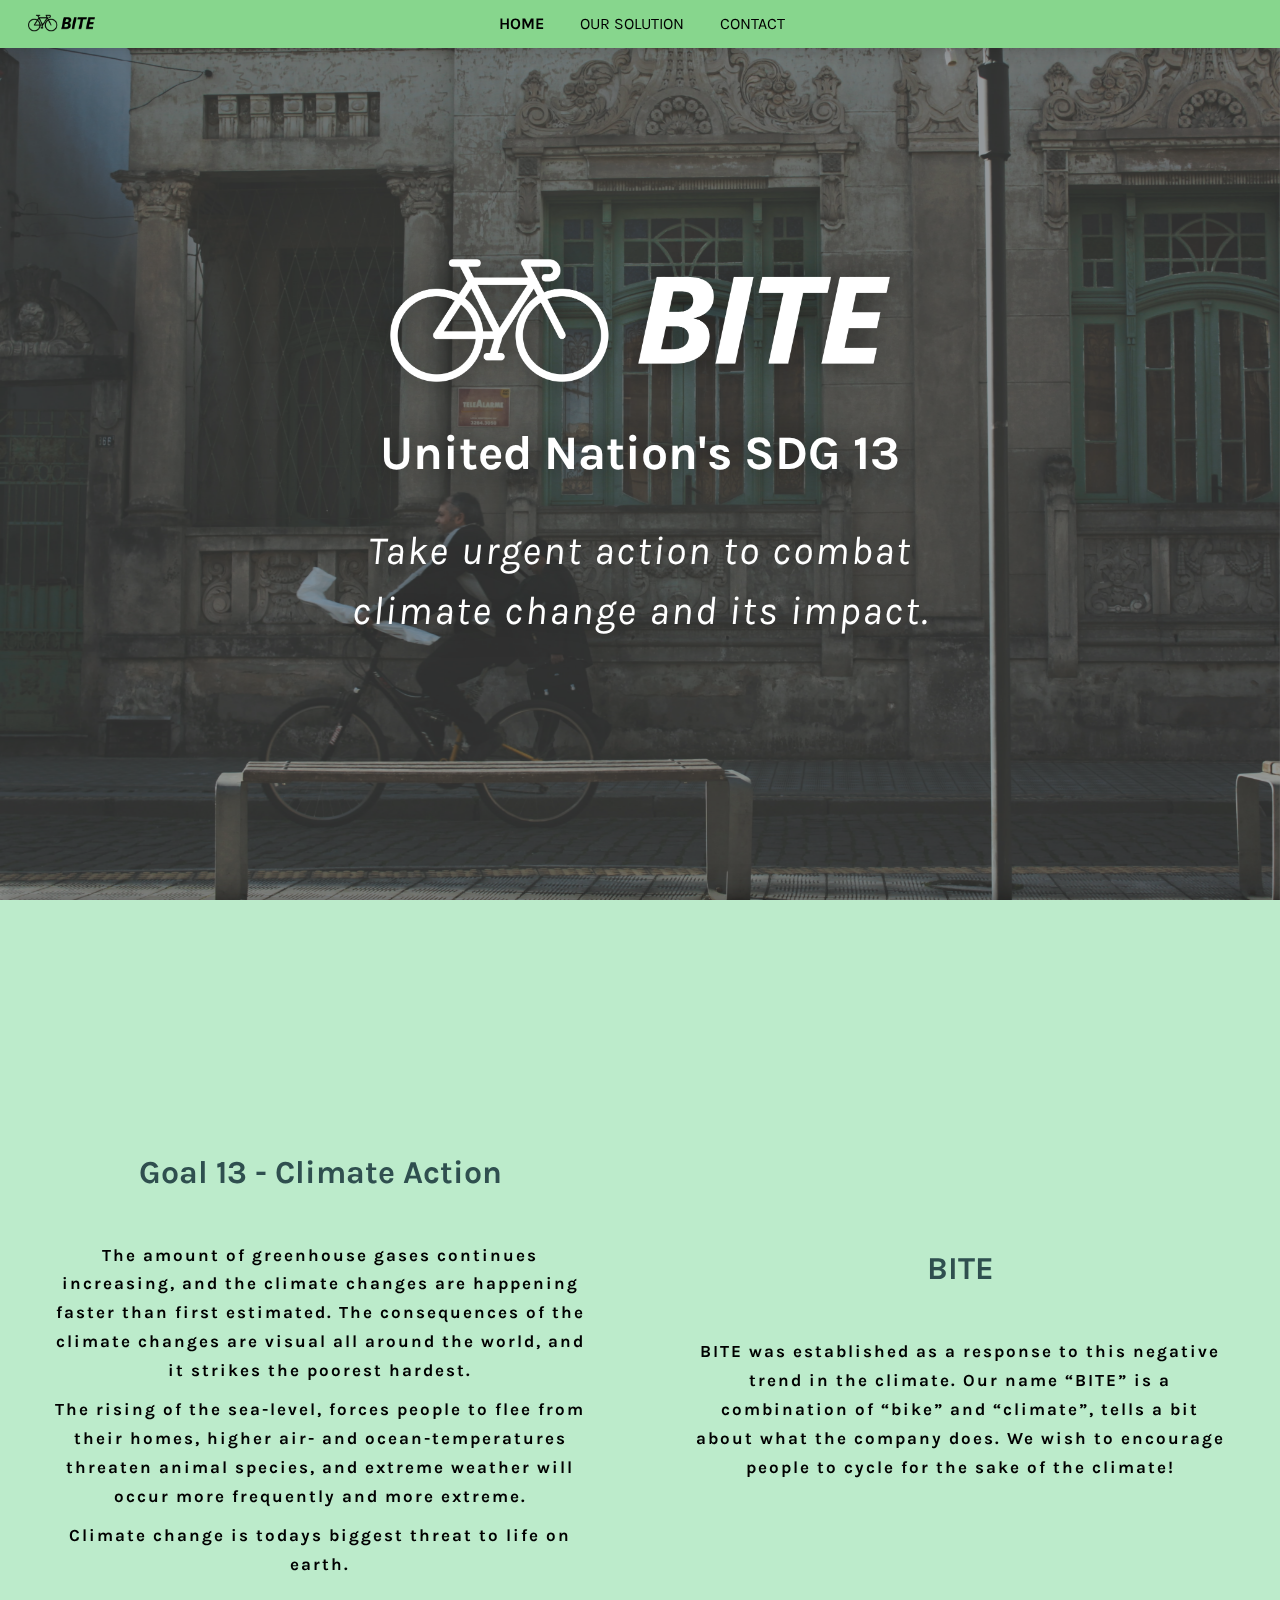
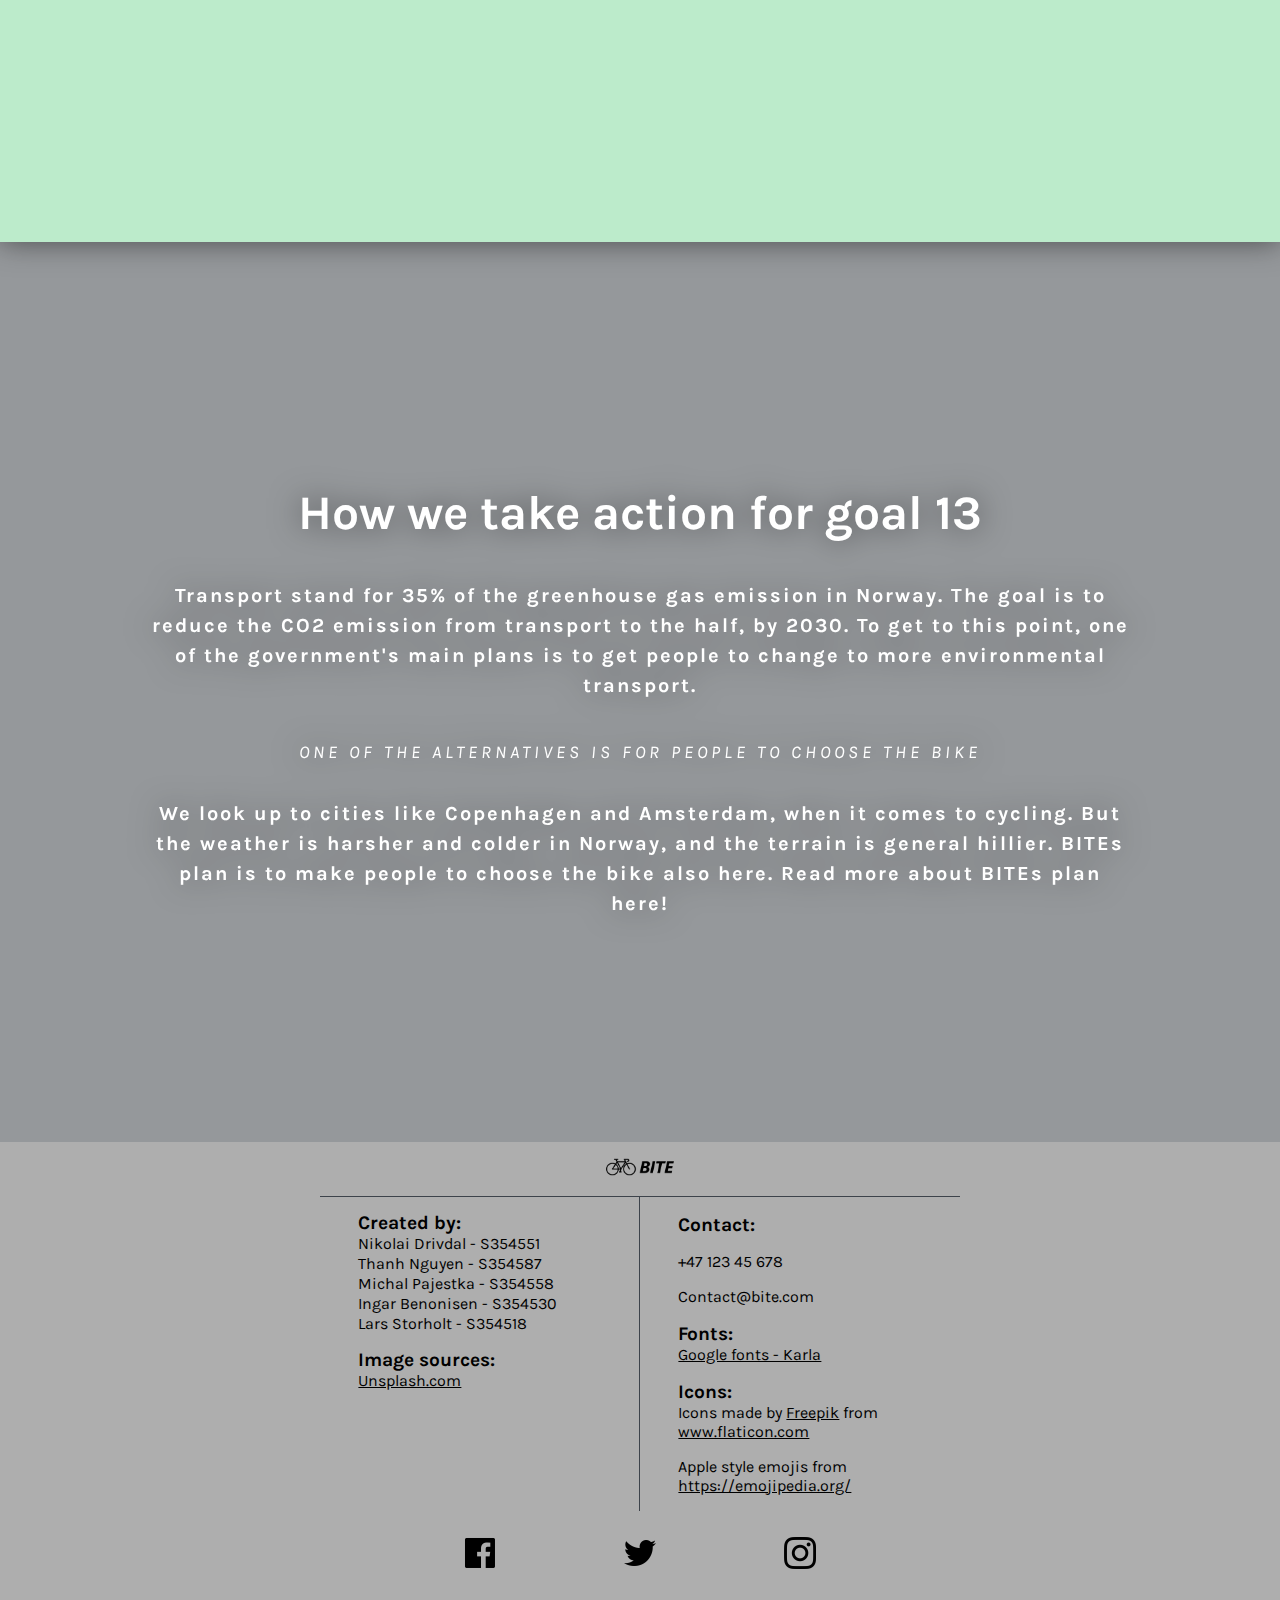
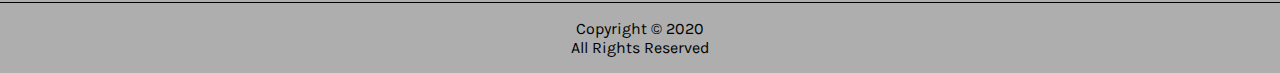
==== index.html @ 523c8ca8 "added link to SDG13" ====
<!DOCTYPE html>
<html lang="en" id="content">
<head>
    <meta charset="UTF-8">
    <title>BITE - Cycle Reward</title>
    <link rel="stylesheet" href="css/stylesheet.css">
    <link rel="stylesheet" href="css/home.css">
    <link rel="stylesheet" href="css/footer.css">
    <link rel="shortcut icon" href="images/favicon.ico">
    <meta name="viewport" content="width=device-width, initial-scale=1.0">
    <link href="https://fonts.googleapis.com/css2?family=Karla:ital,wght@0,400;0,700;1,400&display=swap" rel="stylesheet"> <!-- Karla font -->
    <link rel="stylesheet" href="https://stackpath.bootstrapcdn.com/font-awesome/4.7.0/css/font-awesome.min.css"> <!-- icon-font pack-->
</head>
<body>

<div class="navbar-normal">
    <a class="noPadding" href="index.html"><img class="logo" src="images/logo500.png" alt="BITE Logo"></a>
    <a class="navactive">HOME</a>
    <a href="solution/index.html">OUR SOLUTION</a>
    <a href="contact/index.html">CONTACT</a>
</div>
<div class="navbar-phone-top">
    <a class="noPadding" href="index.html"><img class="logo" src="images/logo500.png" alt="BITE Logo"></a>
</div>
<div class="navbar-phone-bottom">
    <a class="navactive">HOME</a>
    <a href="solution/index.html">OUR SOLUTION</a>
    <a href="contact/index.html">CONTACT</a>
</div>

<div class="backgroundImage"></div>
<div class="containerFullScreen" id="top">
    <div class="goal">
        <img src="images/logo500white (big).png" alt="BITE logo">
        <h2><a href="https://sdgs.un.org/goals/goal13">United Nation's SDG 13</a></h2>
        <p><em>Take urgent action to combat <br/> climate change and its impact.</em></p>
    </div>
</div>

<div class="containerFullScreenBackground">
    <div class="detailedGoal">
        <h2>Goal 13 - Climate Action</h2>
        <p>The amount of greenhouse gases continues increasing, and the climate changes are happening faster than first estimated.
            The consequences of the climate changes are visual all around the world, and it strikes the poorest hardest.</p>
        <p>The rising of the sea-level, forces people to flee from their homes, higher air- and ocean-temperatures threaten animal species, and
            extreme weather will occur more frequently and more extreme.</p>
        <p>Climate change is todays biggest threat to life on earth.</p>
    </div>
    
    <div class="detailedBITE">
        <h2>BITE</h2>
        <p>BITE was established as a response to this negative trend in the climate. 
        Our name “BITE” is a combination of “bike” and “climate”, tells a bit about what the company does. 
        We wish to encourage people to cycle for the sake of the climate!  
        </p>
    </div>
</div>

<div class="containerFullScreen">
    <div class="infoBox">
        <h2>How we take action for goal 13</h2>
        <p>
            Transport stand for 35% of the greenhouse gas emission in Norway. 
            The goal is to reduce the CO2 emission from transport to the half, by 2030. 
            To get to this point, one of the government's main plans is to get people to change to more environmental transport.  
        </p>      
        <p class="thin"><em>One of the alternatives is for people to choose the bike</em></p>
        <p>
            We look up to cities like Copenhagen and Amsterdam, when it comes to cycling. But the weather is harsher and colder in Norway, and the terrain is general hillier. BITEs plan is to make people to choose the bike also here. Read more about BITEs plan here!  
        </p>
    </div>
</div>



<footer class="footer">
    <div class="logoFooter">
        <a href="#top"><img src="images/logo500.png" alt="logo"></a>
    </div>
    <div class="contactFooter">
        <p> <strong>Contact:</strong> </p>
        <p>+47 123 45 678 </p>
        <p>Contact@bite.com</p>
        <p><strong>Fonts:</strong> <br>
            <a href="https://fonts.google.com/specimen/Karla?query=karla">Google fonts - Karla</a> </p>
        <p><strong>Icons:</strong> <br>
            Icons made by <a href="https://www.flaticon.com/authors/freepik" title="Freepik">Freepik</a> from <a href="https://www.flaticon.com/" title="Flaticon">www.flaticon.com</a>
        <p>Apple style emojis from <a href="https://emojipedia.org/">https://emojipedia.org/</a>
    </div>
    <div class="createdBy">
        <p> <strong >Created by:</strong> <br>
            Nikolai Drivdal - S354551<br>
            Thanh Nguyen - S354587<br>
            Michal Pajestka - S354558<br>
            Ingar Benonisen - S354530<br>
            Lars Storholt - S354518</p>
        <p><strong>Image sources:</strong> <br>
            <a href="https://unsplash.com/collections/39621541/dafe---final-assignment/ac71ea7657fd5124cf0531c024cbfe3c">Unsplash.com</a></p>
    </div>
    <div class="someIcons">
        <a href="https://facebook.com"><img src="images/facebook.png" title="Facebook" alt="Facebook logo" width="32px" height="auto"></a>
        <a href="https://twitter.com"><img src="images/twitter.png" title="Twitter" alt="Twitter logo" width="32px" height="auto"></a>
        <a href="https://instagram.com"><img src="images/instagram.png" title="Instagram" alt="Instagram logo" width="32px" height="auto"></a>
    </div>
    <div class="copyRight">
        <p>Copyright © 2020 <br>
            All Rights Reserved</p>
    </div>

</footer>

</body>
</html>
---- css/stylesheet.css ----
html {
    scroll-behavior: smooth; /* does not work on Safari, but that's ok */
}

body {
    margin: 0;
    font-family: 'Karla', sans-serif;
    overflow-x: hidden;
}

/* --- NAVBAR --- */
/* NORMAL SCREEN */
.navbar-normal {
    display: inline-block;
    position: fixed;
    background-color: #87D68D;
    width: 100%;
    height: 48px;
    text-align: center;
    box-shadow: 0px 0px 15px 0px rgba(0, 0, 0, 0.2);
    top:0;
    left: 0;

    z-index: 2;
}

/* Links inside the navbar */
.navbar-normal a {
    display: inline-block;
    font-size: 1em;
    color: black;
    text-align: center;
    padding: 14px 16px;
    text-decoration: none;
}

.navbar-normal a:hover {
    font-weight: 700;
}

.navactive {
    font-weight: 700;
    cursor: default;
}

/* Removes double padding on logo */
.navbar-normal a.noPadding {
    padding: 0;
}

.navbar-normal .logo {
    position: absolute;
    left: 0;
    top: -2px;
    height: 50px;
    margin-left: 20px;
}

/* Hide the phone version on desktop */
.navbar-phone-top, .navbar-phone-bottom {
    display: none;
}

/* PHONE SCREEN */
@media screen and (max-width: 640px) {
    /* Hide the desktop version on phone */
    .navbar-normal {
        display: none;
    }

    /* Enable phone version */
    .navbar-phone-top {
        display: inline-block;
        position: fixed;
        top: 0;
        left: 0;
        background-color: #87D68D;
        width: 100%;
        height: 48px;
        text-align: center;
        box-shadow: 0px 0px 15px 0px rgba(0, 0, 0, 0.2);

        z-index: 2;
    }

    .navbar-phone-top .logo {
        height: 50px;
    }

    .navbar-phone-bottom {
        display: inline-block;
        overflow: hidden;
        position: fixed;
        bottom: 0;
        left: 0;
        background-color: #87D68D;
        width: 100%;
        height: 72px;
        text-align: center;
        box-shadow: 0px 0px 15px 0px rgba(0, 0, 0, 0.2);

        z-index: 2;
    }

    .navbar-phone-bottom a {
        margin-top: 10px;
        display: inline-block;
        font-size: 1em;
        color: black;
        text-align: center;
        padding: 14px 16px;
        text-decoration: none;
    }

    /* Removes double padding on logo */
    .navbar-phone-top a.noPadding {
        padding: 0;
    }
}

@media screen and (max-width: 330px) {
    .navbar-phone-bottom a {
        display: inline-block;
        font-size: 1em;
        color: black;
        text-align: center;
        padding: 14px 10px;
        text-decoration: none;
    }
}
---- css/home.css ----
.containerFullScreen {
    display: grid;
    grid-template-columns: 1fr 1fr;
    grid-template-rows: 15% 1fr 1fr;
    min-height: 100vh;
    width: 100vw;

    background-color: rgba(44, 49, 55, 0.5);
}

.containerFullScreenBackground {
    display: grid;
    grid-template-columns: 1fr 1fr;
    grid-template-rows: 5vh 15% 1fr 1fr 5vh;
    min-height: calc(110vh - 48px);
    width: 100vw;

    background-color: #bcebcb;
    filter: drop-shadow(0 0 15px rgba(0, 0, 0, 0.5));
}

.backgroundImage {
    position: fixed;
    height: 100vh;
    width: 100vw;
    background-image: url("../images/ariana-prestes-RwNd3xQhjNs-unsplash.jpg");
    background-size: cover;
    background-position: center;
    z-index: -1;
}

.goal {
    grid-column-start: 1;
    grid-column-end: 3;
    grid-row-start: 1;
    grid-row-end: end;
    justify-self: center;
    align-self: center;
    height: min-content;
    text-align: center;
    padding-left: 15px;
    padding-right: 15px;

    z-index: 1;

    filter: drop-shadow(0 0 15px rgba(0, 0, 0, 0.5));
}

.goal img {
    width: 500px;
}

.goal h2 {
    font-size: 3em;
    text-align: center;
}

.goal h2 a {
    text-decoration: none;
    color: white;
}

.goal p {
    color: white;
    font-size: 40px;
    letter-spacing: 2px;
    line-height: 1.5;
    text-align: center;
    margin-bottom: 0;
}

.detailedGoal {
    grid-column-start: 1;
    grid-column-end: 2;
    grid-row-start: 1;
    grid-row-end: end;

    text-align: center;
    align-self: center;

    margin-left: 50px;
    margin-right: 50px;
}

.detailedBITE{
    grid-column-start: 2;
    grid-column-end: 3;
    grid-row-start: 1;
    grid-row-end: end;

    text-align: center;
    align-self: center;

    margin-left: 50px;
    margin-right: 50px;
}

.detailedGoal h2, .detailedBITE h2 {
    font-size: 2em;
    color: darkslategray;
    margin-top: 0;
    margin-bottom: 50px;
}

.detailedGoal p, .detailedBITE p {
    font-weight: 700;
    font-size: 17px;
    letter-spacing: 2px;
    line-height: 1.7;
    margin: 0 0 10px;
}

.titleSingle {
    grid-column-start: 1;
    grid-column-end: 3;
    grid-row-start: 1;
    grid-row-end: 2;

    align-self: end;
    justify-self: center;
    color: white;
    filter: drop-shadow(0 0 10px rgba(0, 0, 0, 1));
}

.infoBox {
    grid-column-start: 1;
    grid-column-end: end;
    grid-row-start: 1;
    grid-row-end: end;

    text-align: center;
    align-self: center;

    max-width: 100%;


    margin-left: 150px;
    margin-right: 150px;
    border-radius: 5px;

    filter: drop-shadow(0 0 15px rgba(0, 0, 0, 0.5));
}

.infoBox h2 {
    font-size: 3em;
    color: white;
    text-align: center;
}

.infoBox p {
    color: white;
    font-size: 20px;
    font-weight: 700;
    letter-spacing: 2px;
    line-height: 1.5;
    text-align: center;
}

.infoBox p.thin {
    font-weight: 400;
    letter-spacing: 4px;
    font-size: 25px;
    margin: 30px;
    font-variant: all-small-caps;
}

@media screen and (max-width: 900px) {
    .containerFullScreenBackground {
        display: grid;
        grid-template-columns: 1fr 1fr;
        grid-template-rows: 5vh 1fr 1fr 5vh;
    }

    .containerFullScreen {
        grid-template-rows: 5% 1fr 5% 1fr;
    }

    .goal img {
        width: 400px;
    }

    .goal {
        grid-column-start: 1;
        grid-column-end: end;
        justify-self: center;
        align-self: center;
    }

    .goal h2 {
        font-size: 2.5em;
    }

    .goal p {
        font-size: 30px;
    }

    .detailedGoal {
        grid-column-start: 1;
        grid-column-end: end;
        grid-row-start: 2;
        grid-row-end: 3;

        align-self: center;

        margin-left: 15px;
        margin-right: 15px;
    }

    .detailedGoal p, .detailedBITE p {
        letter-spacing: 0;
        line-height: 1.5;
    }

    .detailedBITE {
        grid-column-start: 1;
        grid-column-end: end;
        grid-row-start: 3;
        grid-row-end: end;

        align-self: center;

        margin-left: 15px;
        margin-right: 15px;
    }

    .infoBox {
        margin-left: 15px;
        margin-right: 15px;
        margin-top: 20px;
    }

    .infoBox h2 {
        font-size: 2.5em;
    }

    .infoBox p {
        font-size: 18px;
        letter-spacing: 0;
        line-height: 1.25;
    }
}

@media screen and (max-width: 480px) {
    .goal img {
        width: 350px;
    }

    .goal h2 {
        font-size: 2em;
    }

    .goal p {
        font-size: 20px;
    }

    .infoBox h2 {
        font-size: 2.5em;
    }

    .infoBox p {
        font-size: 16px;
        letter-spacing: 0;
        line-height: 1.25;
    }
}

@media screen and (max-width: 400px) {
    .goal img {
        width: 300px;
    }

    .goal h2 {
        font-size: 1.7em;
    }

    .goal p {
        font-size: 20px;
    }

    .infoBox h2 {
        font-size: 1.7em;
    }
}

@media screen and (max-width: 640px) {
    .containerFullScreen {
        min-height: 100vh;
    }
}

@media screen and (max-width: 350px) {
    .goal img {
        width: 250px;
    }

    .goal p {
        font-size: 18px;
    }

    .infoBox p.thin {
        font-size: 18px;
    }
}
---- css/footer.css ----
.footer {
    display: grid;
    grid-template-columns: 1fr 1fr 1fr 1fr;
    grid-template-rows: 0.2fr 1.5fr 0.1fr 0.1fr;
    gap: 0 0;
    grid-template-areas:
      ". logoFooter logoFooter ."
      ". createdBy contactFooter ."
      ". someIcons someIcons ."
      "copyRight copyRight copyRight copyRight";
    
    background-color: #AEAEAE;
    font-family: 'Karla', sans-serif;
}
  
.logoFooter { 
    grid-area: logoFooter; 
    text-align: center;
}

.logoFooter img{
    height: 50px;
}
  
.createdBy { 
    grid-area: createdBy; 
    padding-left: 3vw;
    border-right: 1px #3d434b solid;
    border-top: 1px #3d434b solid;
}

.createdBy p {
    line-height: 20px;
}
  
.contactFooter { 
    grid-area: contactFooter; 
    padding-left: 3vw;
    border-top: 1px #3d434b solid;
}
  
.someIcons { 
    grid-area: someIcons; 
    text-align: center; 
    justify-self: center;
}

.someIcons a{
    font-size: 2em;
    color: black;
    padding: 2vw 5vw ;
    justify-self: center;
    float: left;
}

.copyRight{
    grid-area: copyRight;
    border-top: 1px black solid;
    text-align: center;
}

.footer p strong{
    font-size: 1.2em;
    color: black;
}

.footer a{
    color: black;
}

@media screen and (max-width: 640px) {
    .footer {
        display: grid;
        grid-template-columns: 1fr;
        grid-template-rows: 0.2fr 1fr 0.8fr 0.2fr 0.6fr;
        gap: 0 0;
        min-height: 99vh;
        grid-template-areas:
          "logoFooter"
          "contactFooter"
          "createdBy"
          "someIcons"
          "copyRight";
    }
      
    .logoFooter { 
        grid-area: logoFooter; 
    }
      
    .contactFooter { 
        grid-area: contactFooter; 
        text-align: center;
    }
      
    .createdBy { 
        grid-area: createdBy;
        border-right: none;
        text-align: center;
        
    }
      
    .someIcons { 
        grid-area: someIcons; 
        float: left;
    }

    .copyRight{
        grid-area: copyRight;
    }
      
      
}
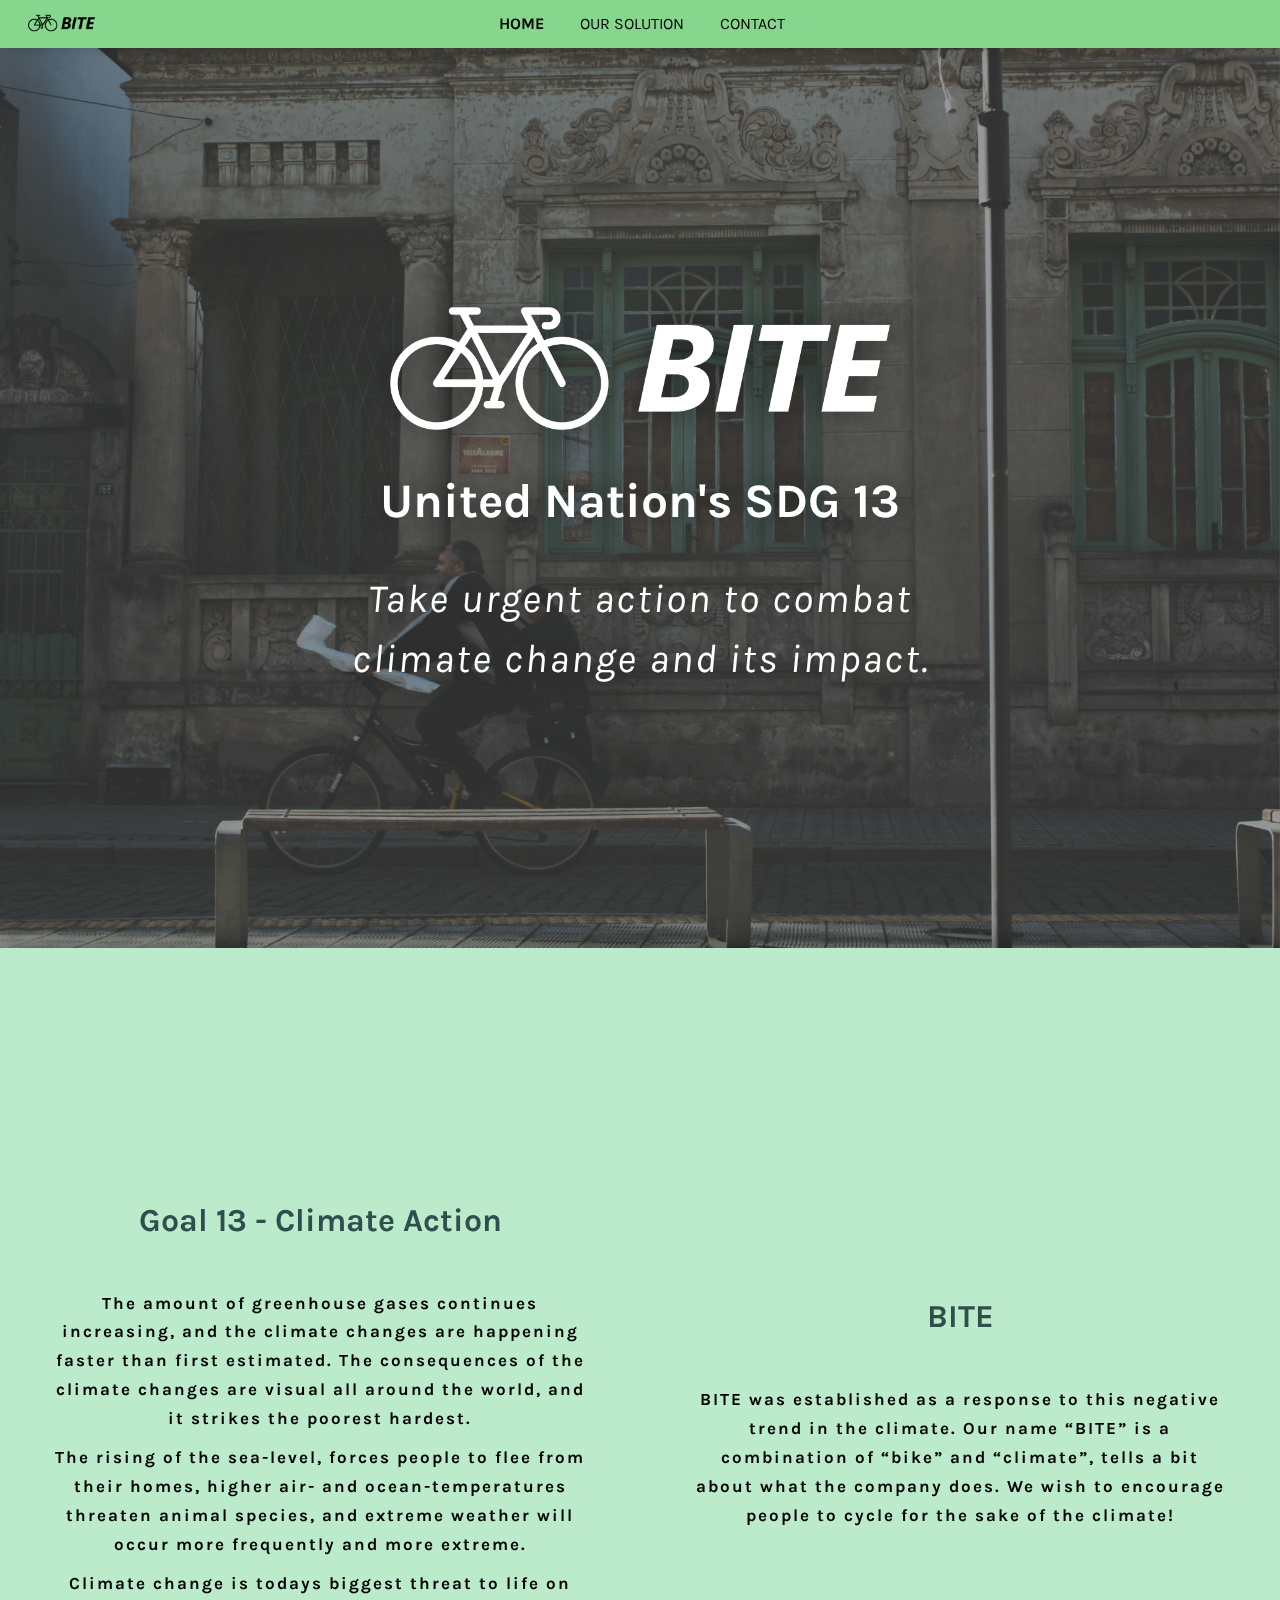
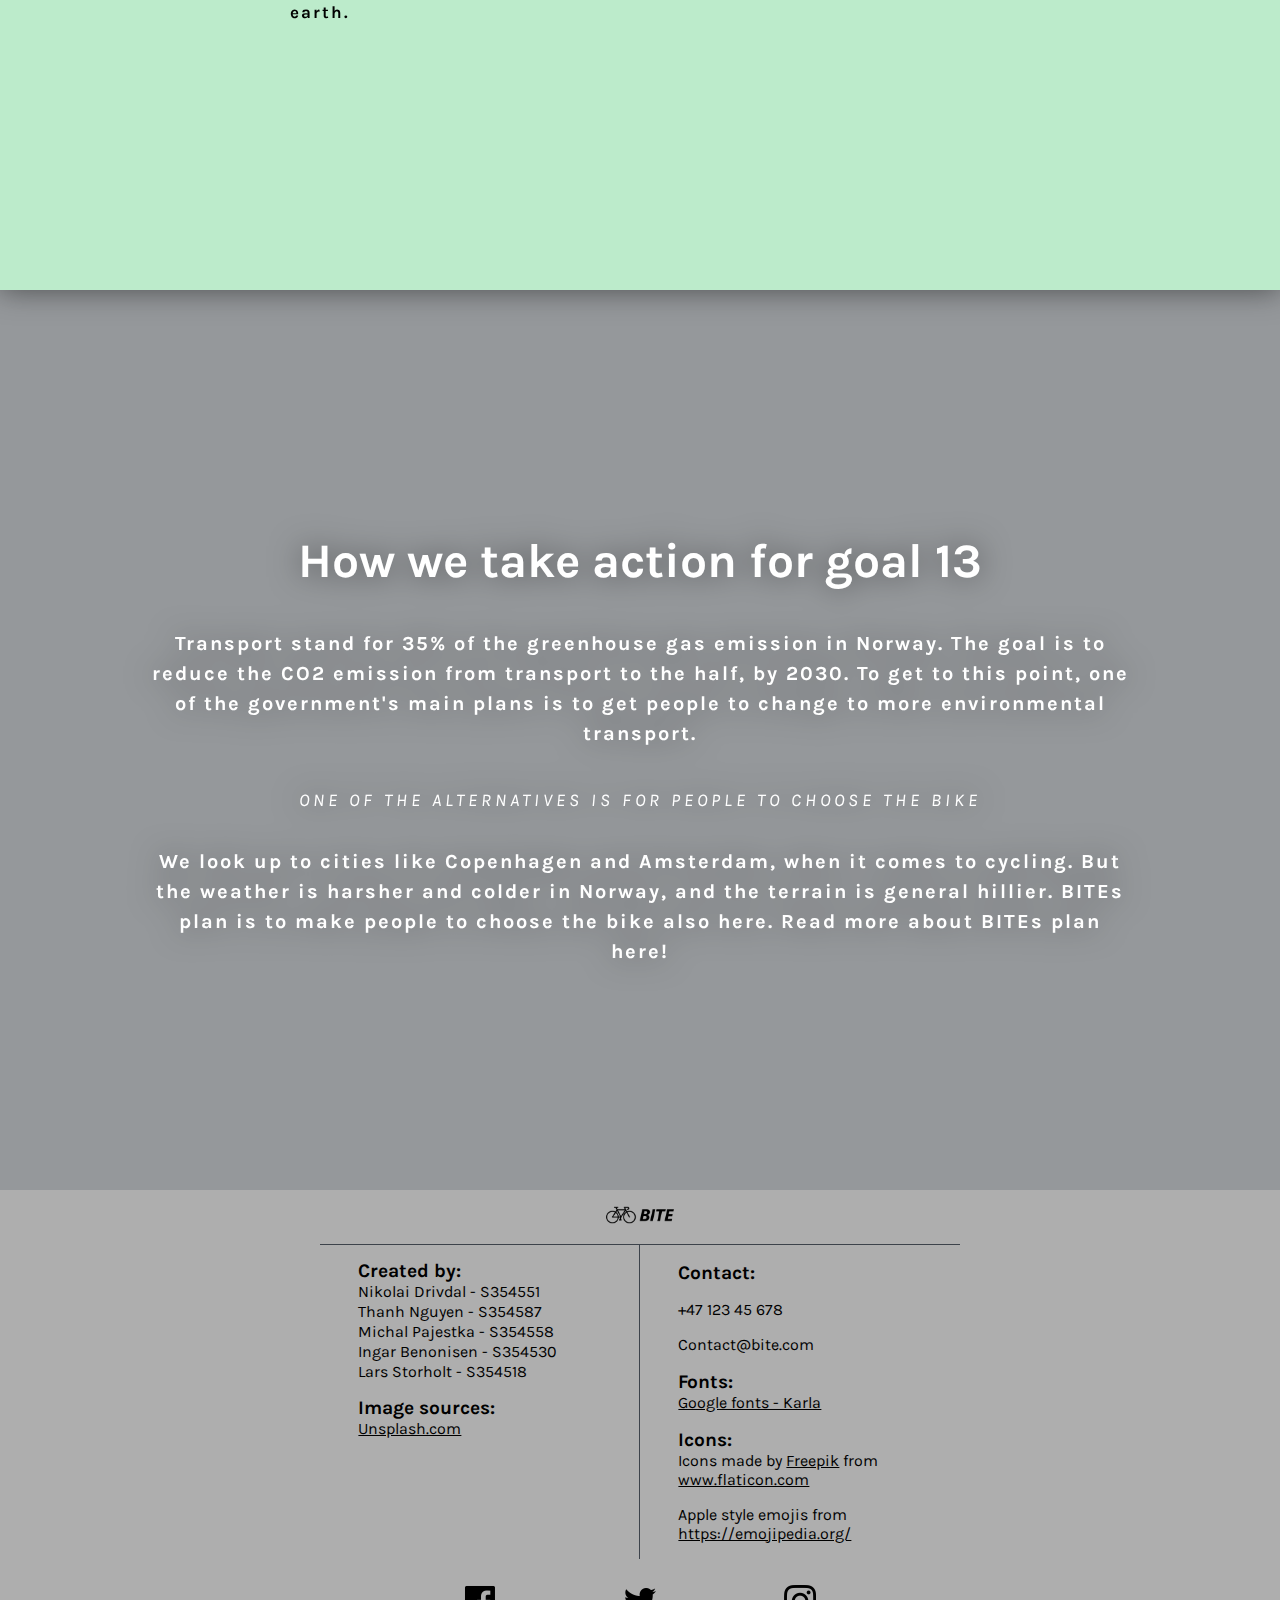
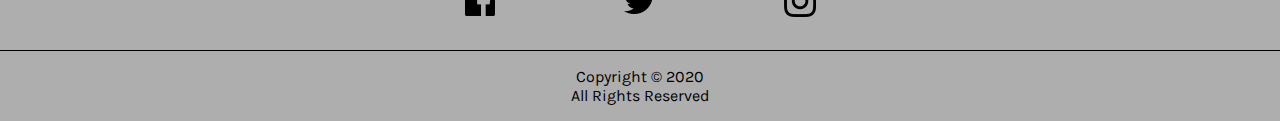
==== commit 84252f44: "fixed margin gap" ====
--- a/index.html
+++ b/index.html
@@ -56,7 +56,7 @@
     </div>
 </div>
 
-<div class="containerFullScreen">
+<div class="containerFullScreen noMargin">
     <div class="infoBox">
         <h2>How we take action for goal 13</h2>
         <p>
--- a/css/home.css
+++ b/css/home.css
@@ -4,9 +4,15 @@
     grid-template-rows: 15% 1fr 1fr;
     min-height: 100vh;
     width: 100vw;
+    margin-top: 48px;
 
     background-color: rgba(44, 49, 55, 0.5);
 }
+
+.containerFullScreen.noMargin {
+    margin-top: 0;
+}
+
 
 .containerFullScreenBackground {
     display: grid;
@@ -31,7 +37,7 @@
 
 .goal {
     grid-column-start: 1;
-    grid-column-end: 3;
+    grid-column-end: end;
     grid-row-start: 1;
     grid-row-end: end;
     justify-self: center;
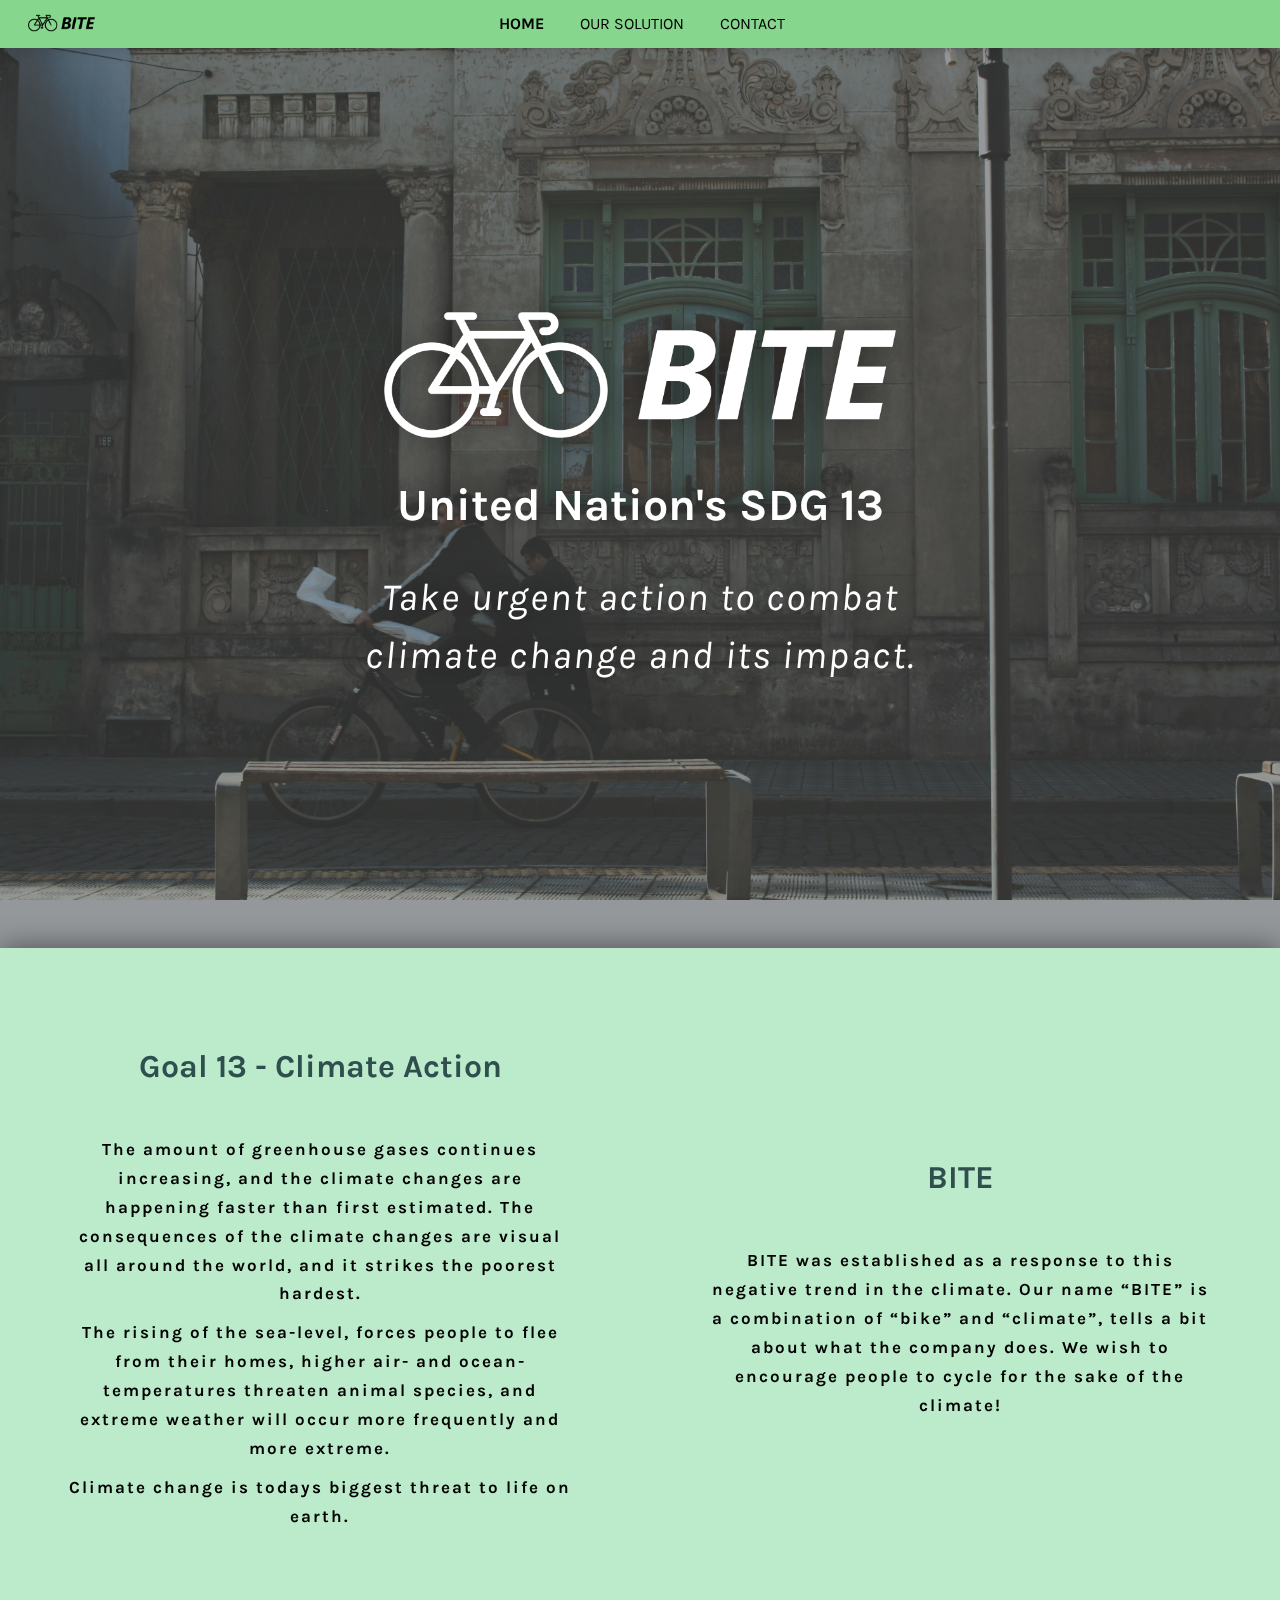
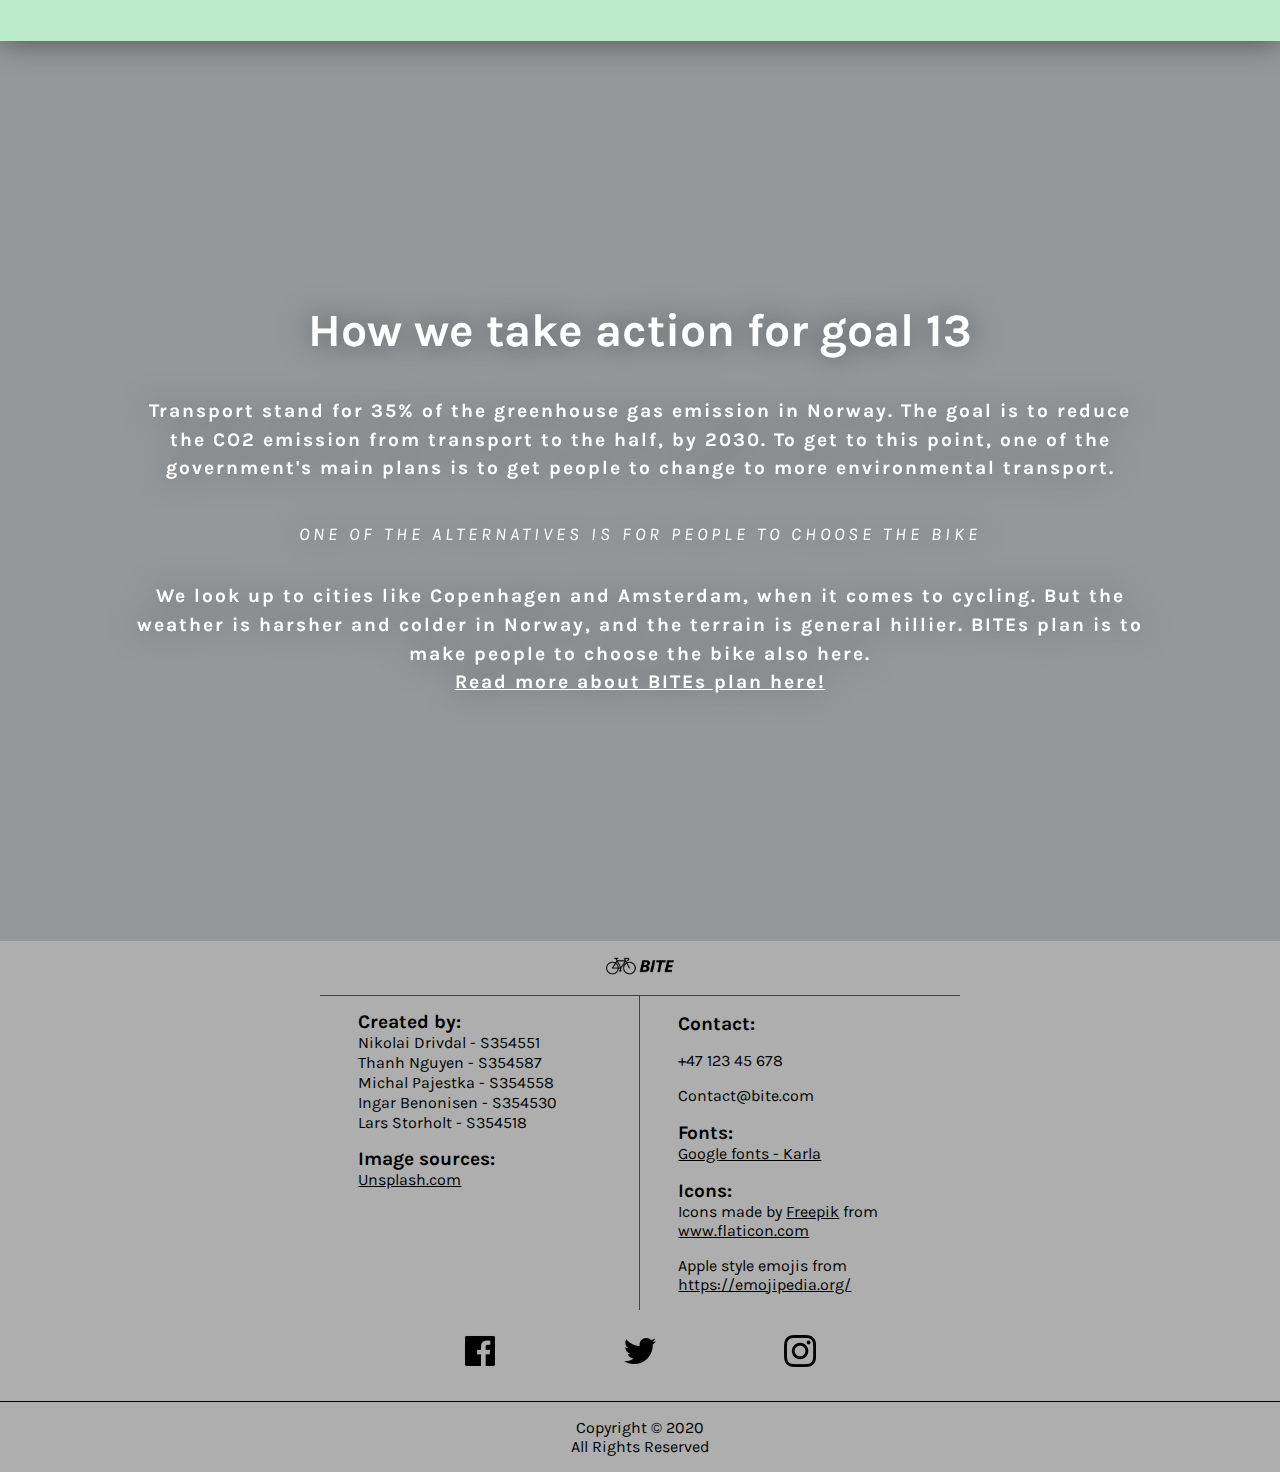
==== commit a5e07c1b: "reformatting" ====
--- a/index.html
+++ b/index.html
@@ -28,17 +28,16 @@
     <a href="contact/index.html">CONTACT</a>
 </div>
 
-<div class="backgroundImage"></div>
-<div class="containerFullScreen" id="top">
-    <div class="goal">
+<div class="flexFullScreen shadow">
+    <div class="presentation">
         <img src="images/logo500white (big).png" alt="BITE logo">
         <h2><a href="https://sdgs.un.org/goals/goal13">United Nation's SDG 13</a></h2>
         <p><em>Take urgent action to combat <br/> climate change and its impact.</em></p>
     </div>
 </div>
 
-<div class="containerFullScreenBackground">
-    <div class="detailedGoal">
+<div class="flexFullScreen smaller topdownPadding withBackground shadow">
+    <div class="infoBox">
         <h2>Goal 13 - Climate Action</h2>
         <p>The amount of greenhouse gases continues increasing, and the climate changes are happening faster than first estimated.
             The consequences of the climate changes are visual all around the world, and it strikes the poorest hardest.</p>
@@ -47,29 +46,33 @@
         <p>Climate change is todays biggest threat to life on earth.</p>
     </div>
     
-    <div class="detailedBITE">
+    <div class="infoBox">
         <h2>BITE</h2>
-        <p>BITE was established as a response to this negative trend in the climate. 
-        Our name “BITE” is a combination of “bike” and “climate”, tells a bit about what the company does. 
-        We wish to encourage people to cycle for the sake of the climate!  
+        <p>BITE was established as a response to this negative trend in the climate.
+            Our name “BITE” is a combination of “bike” and “climate”, tells a bit about what the company does.
+            We wish to encourage people to cycle for the sake of the climate!
         </p>
     </div>
 </div>
 
-<div class="containerFullScreen noMargin">
-    <div class="infoBox">
+<div class="flexFullScreen shadow">
+    <div class="solution">
         <h2>How we take action for goal 13</h2>
         <p>
-            Transport stand for 35% of the greenhouse gas emission in Norway. 
-            The goal is to reduce the CO2 emission from transport to the half, by 2030. 
-            To get to this point, one of the government's main plans is to get people to change to more environmental transport.  
-        </p>      
+            Transport stand for 35% of the greenhouse gas emission in Norway.
+            The goal is to reduce the CO2 emission from transport to the half, by 2030.
+            To get to this point, one of the government's main plans is to get people to change to more environmental transport.
+        </p>
         <p class="thin"><em>One of the alternatives is for people to choose the bike</em></p>
         <p>
-            We look up to cities like Copenhagen and Amsterdam, when it comes to cycling. But the weather is harsher and colder in Norway, and the terrain is general hillier. BITEs plan is to make people to choose the bike also here. Read more about BITEs plan here!  
+            We look up to cities like Copenhagen and Amsterdam, when it comes to cycling. But the weather is harsher and colder in Norway, and the terrain is general hillier. BITEs plan is to make people to choose the bike also here.
+            <br><a href="solution/index.html">Read more about BITEs plan here!</a>
         </p>
     </div>
 </div>
+
+
+
 
 
 
--- a/css/stylesheet.css
+++ b/css/stylesheet.css
@@ -11,6 +11,8 @@
 /* --- NAVBAR --- */
 /* NORMAL SCREEN */
 .navbar-normal {
+    grid-column-start: 1;
+    grid-column-start: end;
     display: inline-block;
     position: fixed;
     background-color: #87D68D;
--- a/css/home.css
+++ b/css/home.css
@@ -1,114 +1,87 @@
-.containerFullScreen {
-    display: grid;
-    grid-template-columns: 1fr 1fr;
-    grid-template-rows: 15% 1fr 1fr;
-    min-height: 100vh;
-    width: 100vw;
-    margin-top: 48px;
-
-    background-color: rgba(44, 49, 55, 0.5);
-}
-
-.containerFullScreen.noMargin {
-    margin-top: 0;
-}
-
-
-.containerFullScreenBackground {
-    display: grid;
-    grid-template-columns: 1fr 1fr;
-    grid-template-rows: 5vh 15% 1fr 1fr 5vh;
-    min-height: calc(110vh - 48px);
-    width: 100vw;
-
-    background-color: #bcebcb;
-    filter: drop-shadow(0 0 15px rgba(0, 0, 0, 0.5));
-}
-
-.backgroundImage {
-    position: fixed;
-    height: 100vh;
-    width: 100vw;
+/* --- DEFINING BACKGROUND WITH COLOR OVERLAY --- */
+html {
     background-image: url("../images/ariana-prestes-RwNd3xQhjNs-unsplash.jpg");
     background-size: cover;
     background-position: center;
-    z-index: -1;
-}
-
-.goal {
-    grid-column-start: 1;
-    grid-column-end: end;
-    grid-row-start: 1;
-    grid-row-end: end;
-    justify-self: center;
-    align-self: center;
-    height: min-content;
-    text-align: center;
-    padding-left: 15px;
-    padding-right: 15px;
-
-    z-index: 1;
-
+    background-attachment: fixed;
+}
+
+body {
+    background-color: rgba(44, 49, 55, 0.5);
+    margin-top: 48px;
+}
+
+/* --- DEFINING DIFFERENT CONTAINER PARAMETERS --- */
+.flexFullScreen {
+    display: flex;
+    flex-wrap: wrap;
+    flex-direction: row;
+    justify-content: center;
+    align-items: center;
+
+    min-height: 100vh;
+    width: 100vw;
+
+    text-align: center;
+}
+
+.smaller {
+    min-height: 50vh;
+}
+
+.topdownPadding {
+    padding-top: 50px;
+    padding-bottom: 100px;
+}
+
+.shadow {
     filter: drop-shadow(0 0 15px rgba(0, 0, 0, 0.5));
 }
 
-.goal img {
-    width: 500px;
-}
-
-.goal h2 {
-    font-size: 3em;
-    text-align: center;
-}
-
-.goal h2 a {
+.withBackground {
+    background-color: #bcebcb;
+}
+
+/* --- DIFFERENT FLEX ELEMENTS --- */
+/* 1. Logo and presentation text */
+.presentation img {
+    width: 40%;
+}
+
+.presentation h2 {
+    font-size: 3.5vw;
+    text-align: center;
+}
+
+.presentation h2 a {
     text-decoration: none;
     color: white;
 }
 
-.goal p {
-    color: white;
-    font-size: 40px;
+.presentation p {
+    color: white;
+    font-size: 3vw;
     letter-spacing: 2px;
     line-height: 1.5;
     text-align: center;
     margin-bottom: 0;
 }
 
-.detailedGoal {
-    grid-column-start: 1;
-    grid-column-end: 2;
-    grid-row-start: 1;
-    grid-row-end: end;
-
-    text-align: center;
-    align-self: center;
-
-    margin-left: 50px;
-    margin-right: 50px;
-}
-
-.detailedBITE{
-    grid-column-start: 2;
-    grid-column-end: 3;
-    grid-row-start: 1;
-    grid-row-end: end;
-
-    text-align: center;
-    align-self: center;
-
-    margin-left: 50px;
-    margin-right: 50px;
-}
-
-.detailedGoal h2, .detailedBITE h2 {
+/* 2. Detailed info-boxes */
+.infoBox {
+    width: 40%;
+    padding-left: 5%;
+    padding-right: 5%;
+}
+
+.infoBox h2 {
     font-size: 2em;
     color: darkslategray;
-    margin-top: 0;
+    margin-top: 50px;
     margin-bottom: 50px;
 }
 
-.detailedGoal p, .detailedBITE p {
+.infoBox p {
     font-weight: 700;
     font-size: 17px;
     letter-spacing: 2px;
@@ -116,194 +89,112 @@
     margin: 0 0 10px;
 }
 
-.titleSingle {
-    grid-column-start: 1;
-    grid-column-end: 3;
-    grid-row-start: 1;
-    grid-row-end: 2;
-
-    align-self: end;
-    justify-self: center;
-    color: white;
-    filter: drop-shadow(0 0 10px rgba(0, 0, 0, 1));
-}
-
-.infoBox {
-    grid-column-start: 1;
-    grid-column-end: end;
-    grid-row-start: 1;
-    grid-row-end: end;
-
-    text-align: center;
-    align-self: center;
-
-    max-width: 100%;
-
-
-    margin-left: 150px;
-    margin-right: 150px;
-    border-radius: 5px;
-
-    filter: drop-shadow(0 0 15px rgba(0, 0, 0, 0.5));
-}
-
-.infoBox h2 {
-    font-size: 3em;
-    color: white;
-    text-align: center;
-}
-
-.infoBox p {
-    color: white;
-    font-size: 20px;
+/* 3. Short description of solution */
+.solution {
+    margin: 10%;
+}
+
+.solution h2 {
+    font-size: 2.9em;
+    color: white;
+    text-align: center;
+}
+
+.solution p, .solution p a {
+    color: white;
+    font-size: 1.5vw;
     font-weight: 700;
     letter-spacing: 2px;
     line-height: 1.5;
     text-align: center;
 }
 
-.infoBox p.thin {
+.solution p.thin {
     font-weight: 400;
     letter-spacing: 4px;
-    font-size: 25px;
+    font-size: 2.025vw;
     margin: 30px;
     font-variant: all-small-caps;
 }
 
-@media screen and (max-width: 900px) {
-    .containerFullScreenBackground {
-        display: grid;
-        grid-template-columns: 1fr 1fr;
-        grid-template-rows: 5vh 1fr 1fr 5vh;
-    }
-
-    .containerFullScreen {
-        grid-template-rows: 5% 1fr 5% 1fr;
-    }
-
-    .goal img {
-        width: 400px;
-    }
-
-    .goal {
-        grid-column-start: 1;
-        grid-column-end: end;
-        justify-self: center;
-        align-self: center;
-    }
-
-    .goal h2 {
+/* --- SCREEN ADJUSTMENTS --- */
+@media screen and (max-width: 800px) {
+    /* 1. Logo presentation and text */
+    .presentation img {
+        width: 60%;
+    }
+
+    .presentation h2 {
+        font-size: 4.5vw;
+    }
+
+    .presentation p {
+        font-size: 3.5vw;
+    }
+
+    /* 2. Detailed info-boxes */
+    .infoBox {
+        width: 60%;
+        padding-left: 5%;
+        padding-right: 5%;
+    }
+
+    /* 3. Short description of solution */
+    .solution {
+        margin-left: 5%;
+        margin-right: 5%;
+    }
+
+    .solution h2 {
         font-size: 2.5em;
     }
 
-    .goal p {
-        font-size: 30px;
-    }
-
-    .detailedGoal {
-        grid-column-start: 1;
-        grid-column-end: end;
-        grid-row-start: 2;
-        grid-row-end: 3;
-
-        align-self: center;
-
-        margin-left: 15px;
-        margin-right: 15px;
-    }
-
-    .detailedGoal p, .detailedBITE p {
+    .solution p, .solution p a {
+        font-size: 2vw;
+    }
+
+    .solution p.thin {
+        font-size: 2.25vw;
+    }
+}
+
+@media screen and (max-width: 640px) {
+    body {
+        margin: 0;
+    }
+
+    /* 1. Logo presentation and text */
+    .presentation img {
+        width: 80%;
+    }
+
+    .presentation h2 {
+        font-size: 8vw;
+    }
+
+    .presentation p {
+        font-size: 5vw;
+    }
+
+    /* 2. Detailed info-boxes */
+    .infoBox {
+        width: 90%;
+        padding-left: 5%;
+        padding-right: 5%;
+    }
+
+    .infoBox p {
         letter-spacing: 0;
         line-height: 1.5;
     }
 
-    .detailedBITE {
-        grid-column-start: 1;
-        grid-column-end: end;
-        grid-row-start: 3;
-        grid-row-end: end;
-
-        align-self: center;
-
-        margin-left: 15px;
-        margin-right: 15px;
-    }
-
-    .infoBox {
-        margin-left: 15px;
-        margin-right: 15px;
-        margin-top: 20px;
-    }
-
-    .infoBox h2 {
-        font-size: 2.5em;
-    }
-
-    .infoBox p {
-        font-size: 18px;
+    /* 3. Short description of solution */
+    .solution p, .solution p a {
         letter-spacing: 0;
-        line-height: 1.25;
-    }
-}
-
-@media screen and (max-width: 480px) {
-    .goal img {
-        width: 350px;
-    }
-
-    .goal h2 {
-        font-size: 2em;
-    }
-
-    .goal p {
-        font-size: 20px;
-    }
-
-    .infoBox h2 {
-        font-size: 2.5em;
-    }
-
-    .infoBox p {
-        font-size: 16px;
-        letter-spacing: 0;
-        line-height: 1.25;
-    }
-}
-
-@media screen and (max-width: 400px) {
-    .goal img {
-        width: 300px;
-    }
-
-    .goal h2 {
-        font-size: 1.7em;
-    }
-
-    .goal p {
-        font-size: 20px;
-    }
-
-    .infoBox h2 {
-        font-size: 1.7em;
-    }
-}
-
-@media screen and (max-width: 640px) {
-    .containerFullScreen {
-        min-height: 100vh;
-    }
-}
-
-@media screen and (max-width: 350px) {
-    .goal img {
-        width: 250px;
-    }
-
-    .goal p {
-        font-size: 18px;
-    }
-
-    .infoBox p.thin {
-        font-size: 18px;
+        font-size: 3.8vw;
+    }
+
+    .solution p.thin {
+        font-size: 4.75vw;
     }
 }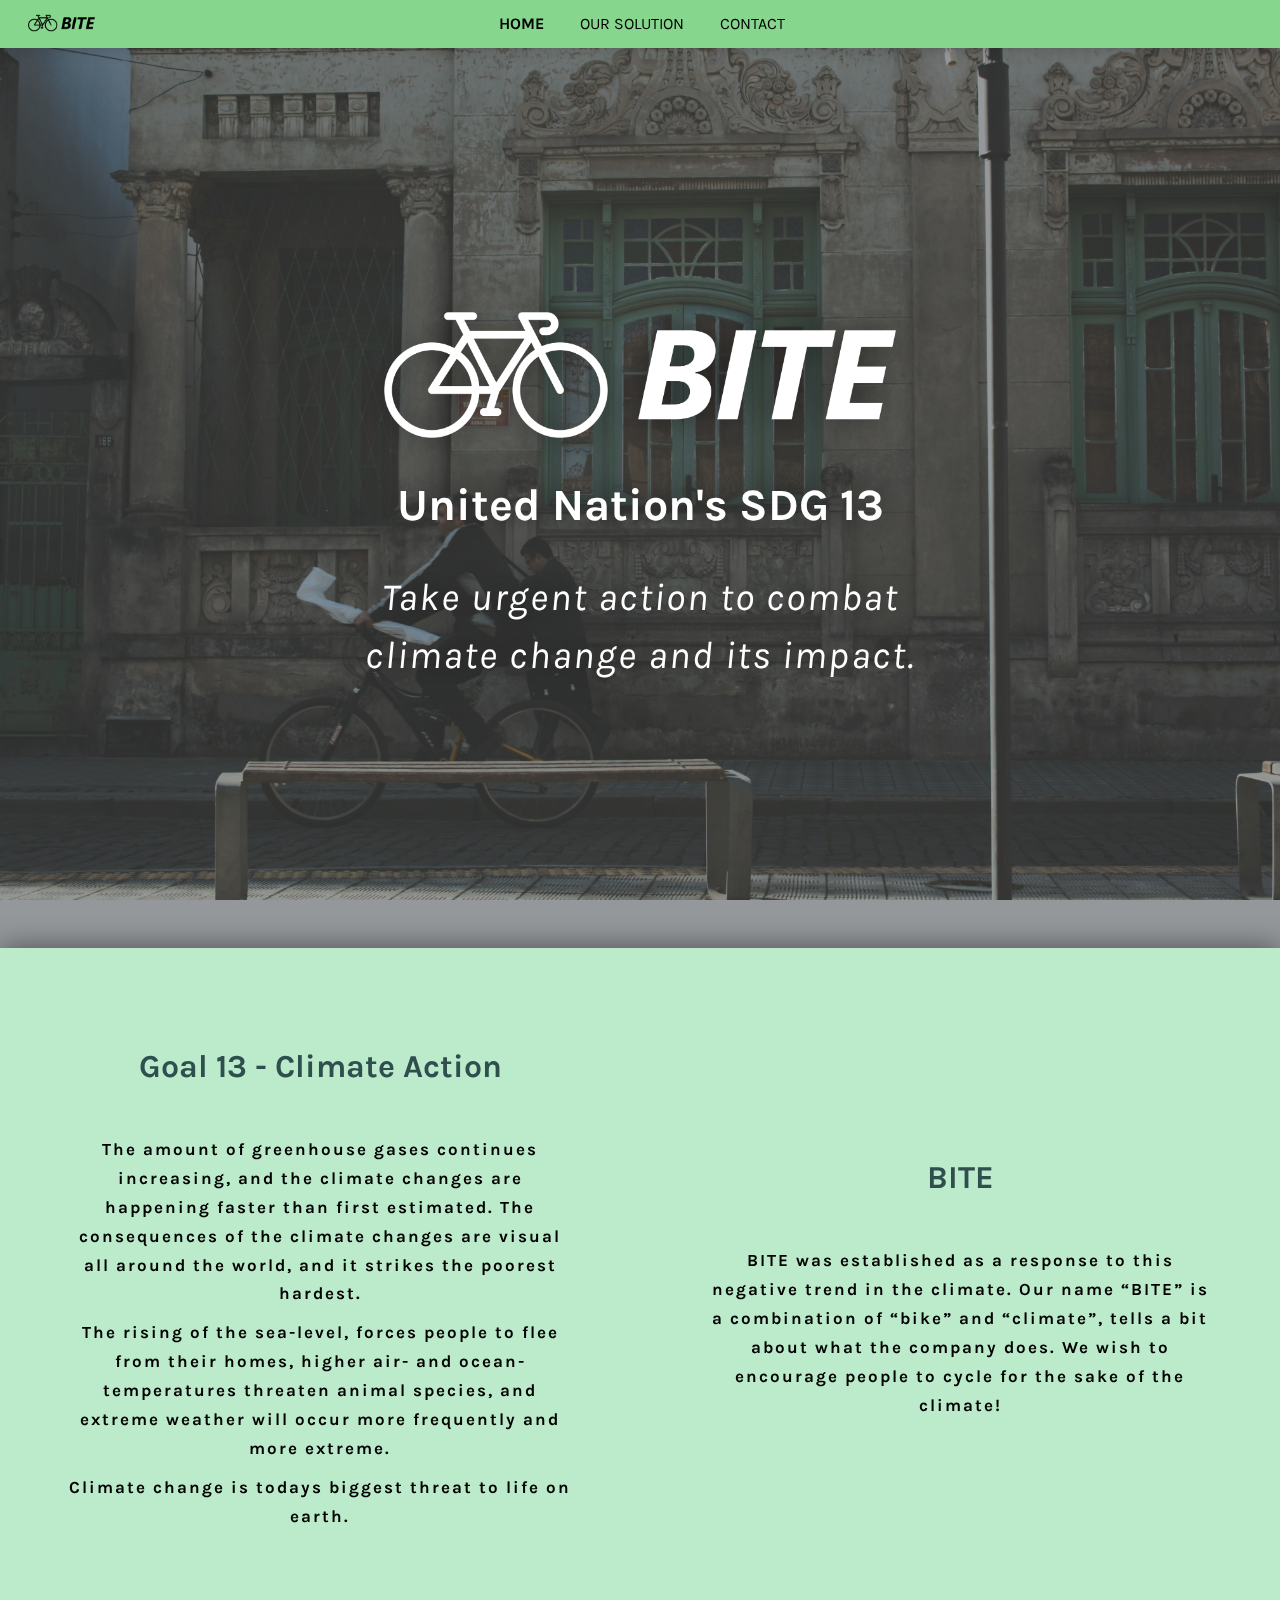
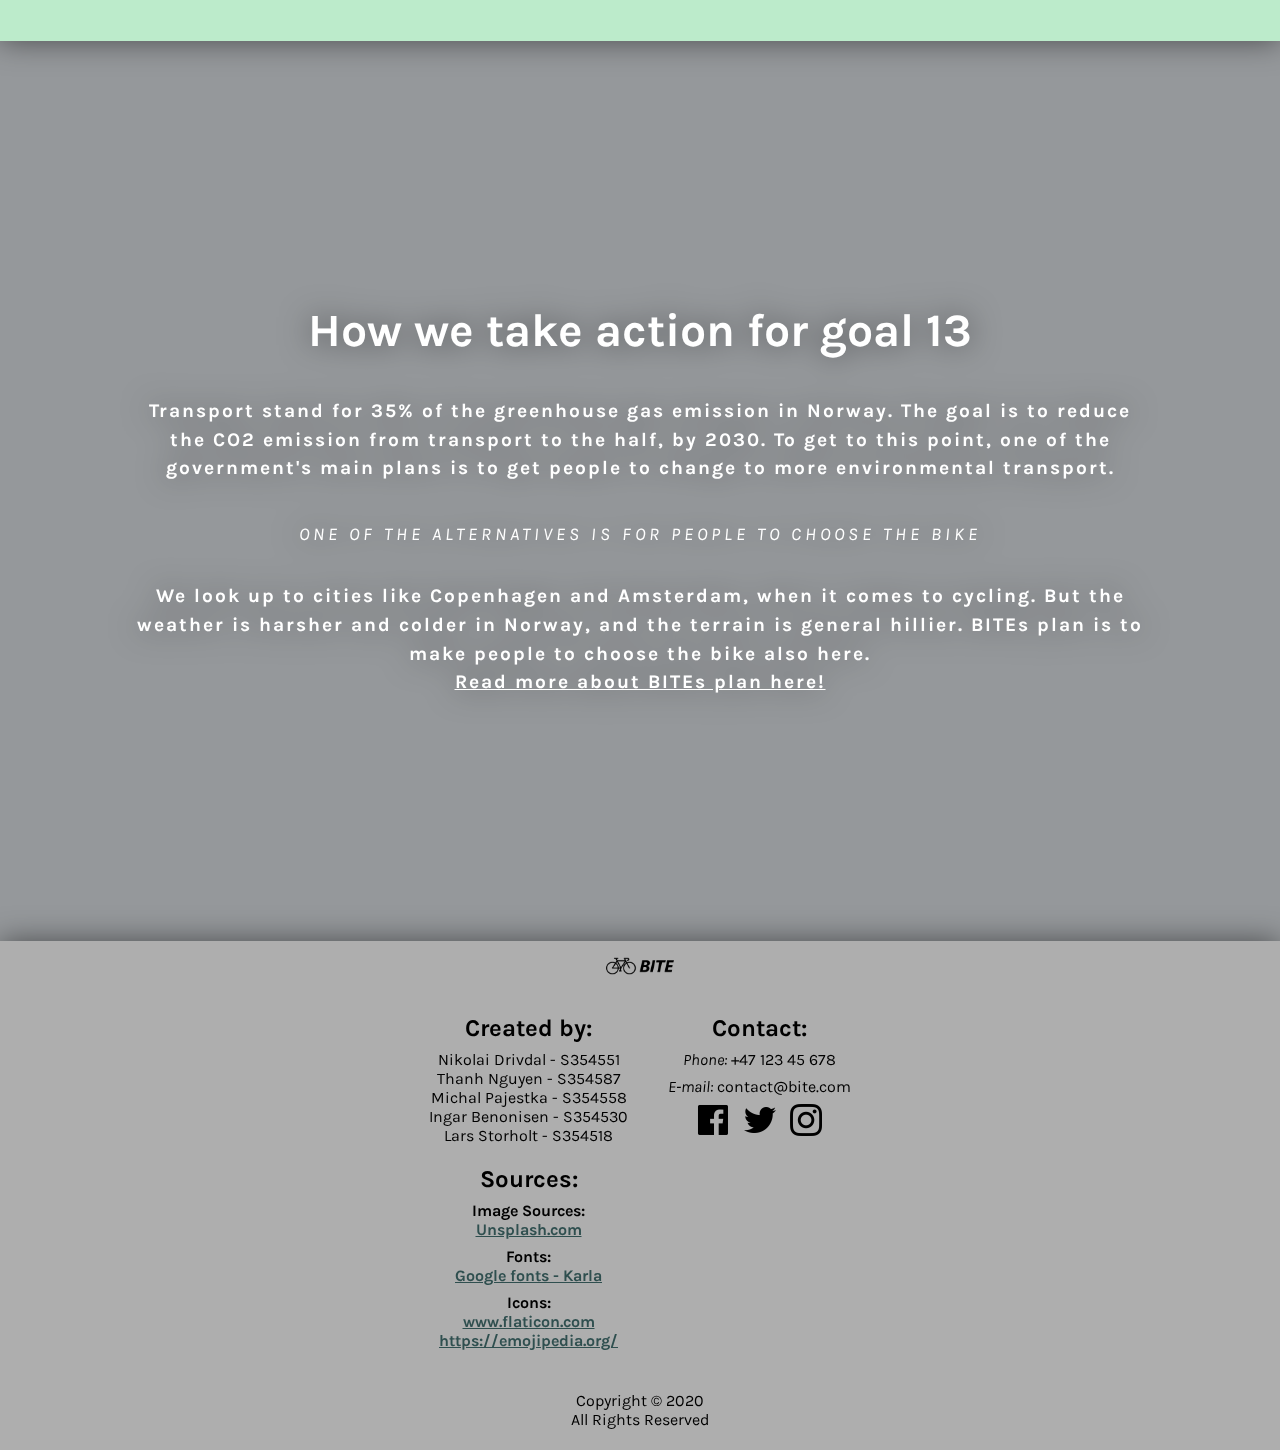
==== commit 6948e122: "updated footer" ====
--- a/index.html
+++ b/index.html
@@ -28,7 +28,7 @@
     <a href="contact/index.html">CONTACT</a>
 </div>
 
-<div class="flexFullScreen shadow">
+<div class="flexFullScreen shadow" id="top">
     <div class="presentation">
         <img src="images/logo500white (big).png" alt="BITE logo">
         <h2><a href="https://sdgs.un.org/goals/goal13">United Nation's SDG 13</a></h2>
@@ -73,44 +73,59 @@
 
 
 
+<!--
+TODO:
+- Gjøre footer om til flex
+-->
 
 
-
-<footer class="footer">
-    <div class="logoFooter">
+<div class="footer shadow">
+    <div class="footerLogo">
         <a href="#top"><img src="images/logo500.png" alt="logo"></a>
     </div>
-    <div class="contactFooter">
-        <p> <strong>Contact:</strong> </p>
-        <p>+47 123 45 678 </p>
-        <p>Contact@bite.com</p>
-        <p><strong>Fonts:</strong> <br>
-            <a href="https://fonts.google.com/specimen/Karla?query=karla">Google fonts - Karla</a> </p>
-        <p><strong>Icons:</strong> <br>
-            Icons made by <a href="https://www.flaticon.com/authors/freepik" title="Freepik">Freepik</a> from <a href="https://www.flaticon.com/" title="Flaticon">www.flaticon.com</a>
-        <p>Apple style emojis from <a href="https://emojipedia.org/">https://emojipedia.org/</a>
-    </div>
-    <div class="createdBy">
-        <p> <strong >Created by:</strong> <br>
+    <div class="creatorInfo">
+        <h2>Created by:</h2>
+        <p>
             Nikolai Drivdal - S354551<br>
             Thanh Nguyen - S354587<br>
             Michal Pajestka - S354558<br>
             Ingar Benonisen - S354530<br>
-            Lars Storholt - S354518</p>
-        <p><strong>Image sources:</strong> <br>
-            <a href="https://unsplash.com/collections/39621541/dafe---final-assignment/ac71ea7657fd5124cf0531c024cbfe3c">Unsplash.com</a></p>
+            Lars Storholt - S354518
+        </p>
+        
+        <h2>Sources:</h2>
+        <p>
+            <strong>Image Sources:</strong> <br>
+            <a href="https://unsplash.com/collections/39621541/dafe---final-assignment/ac71ea7657fd5124cf0531c024cbfe3c">Unsplash.com</a>
+        </p>
+        <p>
+            <strong>Fonts:</strong> <br>
+            <a href="https://fonts.google.com/specimen/Karla?query=karla">Google fonts - Karla</a>
+        </p>
+        <p>
+            <strong>Icons:</strong> <br>
+            <a href="https://www.flaticon.com/" title="Flaticon">www.flaticon.com</a>
+            <br>
+            <a href="https://emojipedia.org/">https://emojipedia.org/</a>
+        </p>
     </div>
-    <div class="someIcons">
-        <a href="https://facebook.com"><img src="images/facebook.png" title="Facebook" alt="Facebook logo" width="32px" height="auto"></a>
-        <a href="https://twitter.com"><img src="images/twitter.png" title="Twitter" alt="Twitter logo" width="32px" height="auto"></a>
-        <a href="https://instagram.com"><img src="images/instagram.png" title="Instagram" alt="Instagram logo" width="32px" height="auto"></a>
+    <div class="contact">
+        <h2>Contact:</h2>
+        <p><em>Phone:</em> +47 123 45 678 </p>
+        <p><em>E-mail:</em> contact@bite.com</p>
+
+            <a href="https://facebook.com"><img src="images/facebook.png" title="Facebook" alt="Facebook logo"></a>
+            <a href="https://twitter.com"><img src="images/twitter.png" title="Twitter" alt="Twitter logo"></a>
+            <a href="https://instagram.com"><img src="images/instagram.png" title="Instagram" alt="Instagram logo"></a>
     </div>
-    <div class="copyRight">
-        <p>Copyright © 2020 <br>
-            All Rights Reserved</p>
+    <div class="copyright">
+        <p>
+            Copyright © 2020 <br>
+            All Rights Reserved
+        </p>
     </div>
+</div>
 
-</footer>
 
 </body>
 </html>--- a/css/stylesheet.css
+++ b/css/stylesheet.css
@@ -1,5 +1,7 @@
-html {
-    scroll-behavior: smooth; /* does not work on Safari, but that's ok */
+@supports (scroll-behavior: smooth) {
+    html {
+        scroll-behavior: smooth; /* does not work on Safari, but that's ok */
+    }
 }
 
 body {
@@ -11,15 +13,13 @@
 /* --- NAVBAR --- */
 /* NORMAL SCREEN */
 .navbar-normal {
-    grid-column-start: 1;
-    grid-column-start: end;
     display: inline-block;
     position: fixed;
     background-color: #87D68D;
     width: 100%;
     height: 48px;
     text-align: center;
-    box-shadow: 0px 0px 15px 0px rgba(0, 0, 0, 0.2);
+    box-shadow: 0 0 15px 0 rgba(0, 0, 0, 0.2);
     top:0;
     left: 0;
 
@@ -80,7 +80,7 @@
         width: 100%;
         height: 48px;
         text-align: center;
-        box-shadow: 0px 0px 15px 0px rgba(0, 0, 0, 0.2);
+        box-shadow: 0 0 15px 0 rgba(0, 0, 0, 0.2);
 
         z-index: 2;
     }
@@ -99,7 +99,7 @@
         width: 100%;
         height: 72px;
         text-align: center;
-        box-shadow: 0px 0px 15px 0px rgba(0, 0, 0, 0.2);
+        box-shadow: 0 0 15px 0 rgba(0, 0, 0, 0.2);
 
         z-index: 2;
     }
--- a/css/footer.css
+++ b/css/footer.css
@@ -1,115 +1,66 @@
+/* --- DEFINING CONTAINER --- */
 .footer {
-    display: grid;
-    grid-template-columns: 1fr 1fr 1fr 1fr;
-    grid-template-rows: 0.2fr 1.5fr 0.1fr 0.1fr;
-    gap: 0 0;
-    grid-template-areas:
-      ". logoFooter logoFooter ."
-      ". createdBy contactFooter ."
-      ". someIcons someIcons ."
-      "copyRight copyRight copyRight copyRight";
-    
+    display: flex;
+    flex-wrap: wrap;
+    flex-direction: row;
+    justify-content: center;
+    align-items: start;
+
     background-color: #AEAEAE;
-    font-family: 'Karla', sans-serif;
-}
-  
-.logoFooter { 
-    grid-area: logoFooter; 
+
     text-align: center;
 }
 
-.logoFooter img{
+/* --- DIFFERENT FLEX ELEMENTS --- */
+/* 0. All DIVs */
+.footer div {
+    padding-left: 20px;
+    padding-right: 20px;
+}
+
+/* 1. Logo */
+div.footerLogo {
+    width: 100%;
+}
+
+.footerLogo img {
     height: 50px;
 }
-  
-.createdBy { 
-    grid-area: createdBy; 
-    padding-left: 3vw;
-    border-right: 1px #3d434b solid;
-    border-top: 1px #3d434b solid;
+
+/* 2. Text */
+.footer h2 {
+    margin-bottom: 0;
 }
 
-.createdBy p {
-    line-height: 20px;
-}
-  
-.contactFooter { 
-    grid-area: contactFooter; 
-    padding-left: 3vw;
-    border-top: 1px #3d434b solid;
-}
-  
-.someIcons { 
-    grid-area: someIcons; 
-    text-align: center; 
-    justify-self: center;
+.footer p {
+    margin-top: 0.5em;
+    margin-bottom: 0.5em;
 }
 
-.someIcons a{
-    font-size: 2em;
-    color: black;
-    padding: 2vw 5vw ;
-    justify-self: center;
-    float: left;
+/* 3. Social media icons */
+.contact img{
+    width: 32px;
+    height: auto;
+    text-align: center;
+
+    margin-left: 3%;
+    margin-right: 3%;
 }
 
-.copyRight{
-    grid-area: copyRight;
-    border-top: 1px black solid;
-    text-align: center;
+/* 4. Copyright */
+div.copyright {
+    width: 100%;
+    margin: 25px 1% 1%;
 }
-
-.footer p strong{
-    font-size: 1.2em;
-    color: black;
-}
-
-.footer a{
-    color: black;
-}
-
-@media screen and (max-width: 640px) {
-    .footer {
-        display: grid;
-        grid-template-columns: 1fr;
-        grid-template-rows: 0.2fr 1fr 0.8fr 0.2fr 0.6fr;
-        gap: 0 0;
-        min-height: 99vh;
-        grid-template-areas:
-          "logoFooter"
-          "contactFooter"
-          "createdBy"
-          "someIcons"
-          "copyRight";
-    }
-      
-    .logoFooter { 
-        grid-area: logoFooter; 
-    }
-      
-    .contactFooter { 
-        grid-area: contactFooter; 
-        text-align: center;
-    }
-      
-    .createdBy { 
-        grid-area: createdBy;
-        border-right: none;
-        text-align: center;
-        
-    }
-      
-    .someIcons { 
-        grid-area: someIcons; 
-        float: left;
-    }
-
-    .copyRight{
-        grid-area: copyRight;
-    }
-      
-      
+div.creatorInfo a {
+    color: darkslategray;
+    font-weight: 700;
 }
 
 
-  +/* --- SCREEN ADJUSTMENTS --- */
+@media screen and (max-width: 640px) {
+    .footer {
+        margin-bottom: 72px;
+    }
+}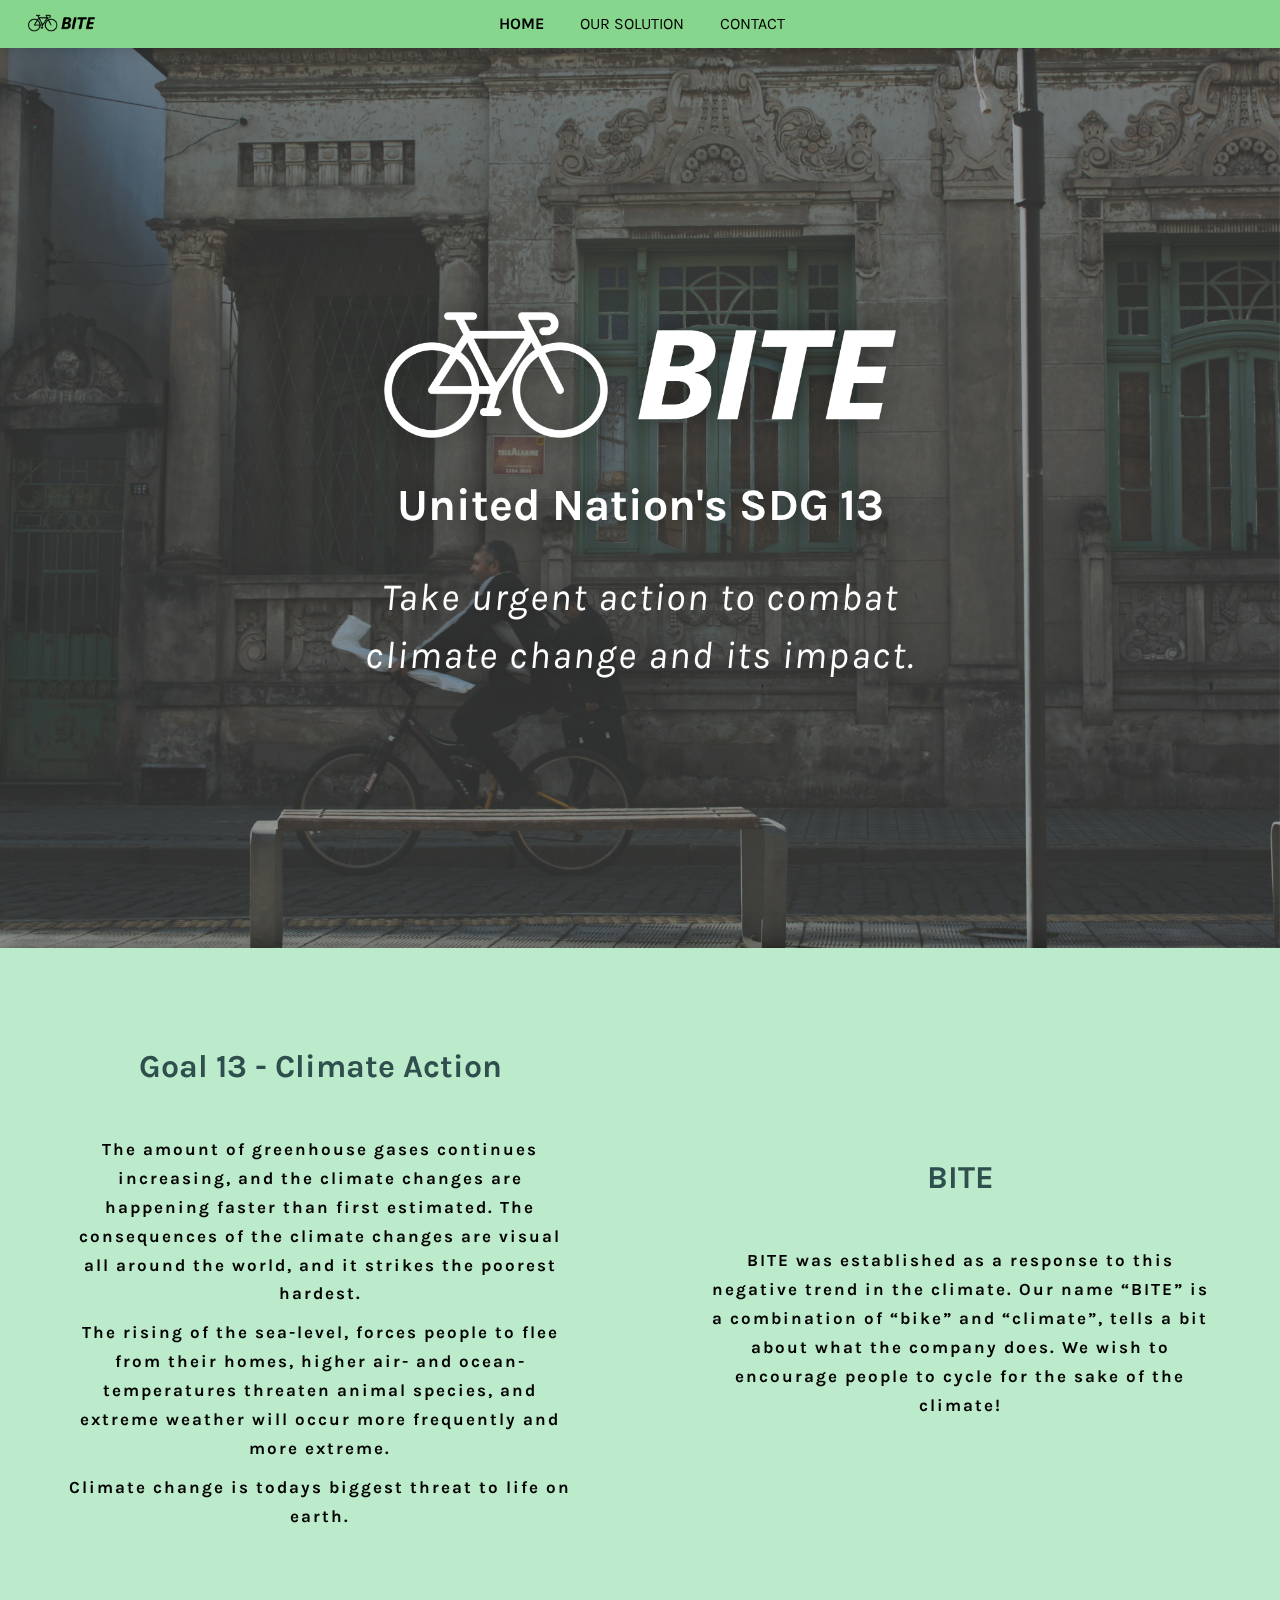
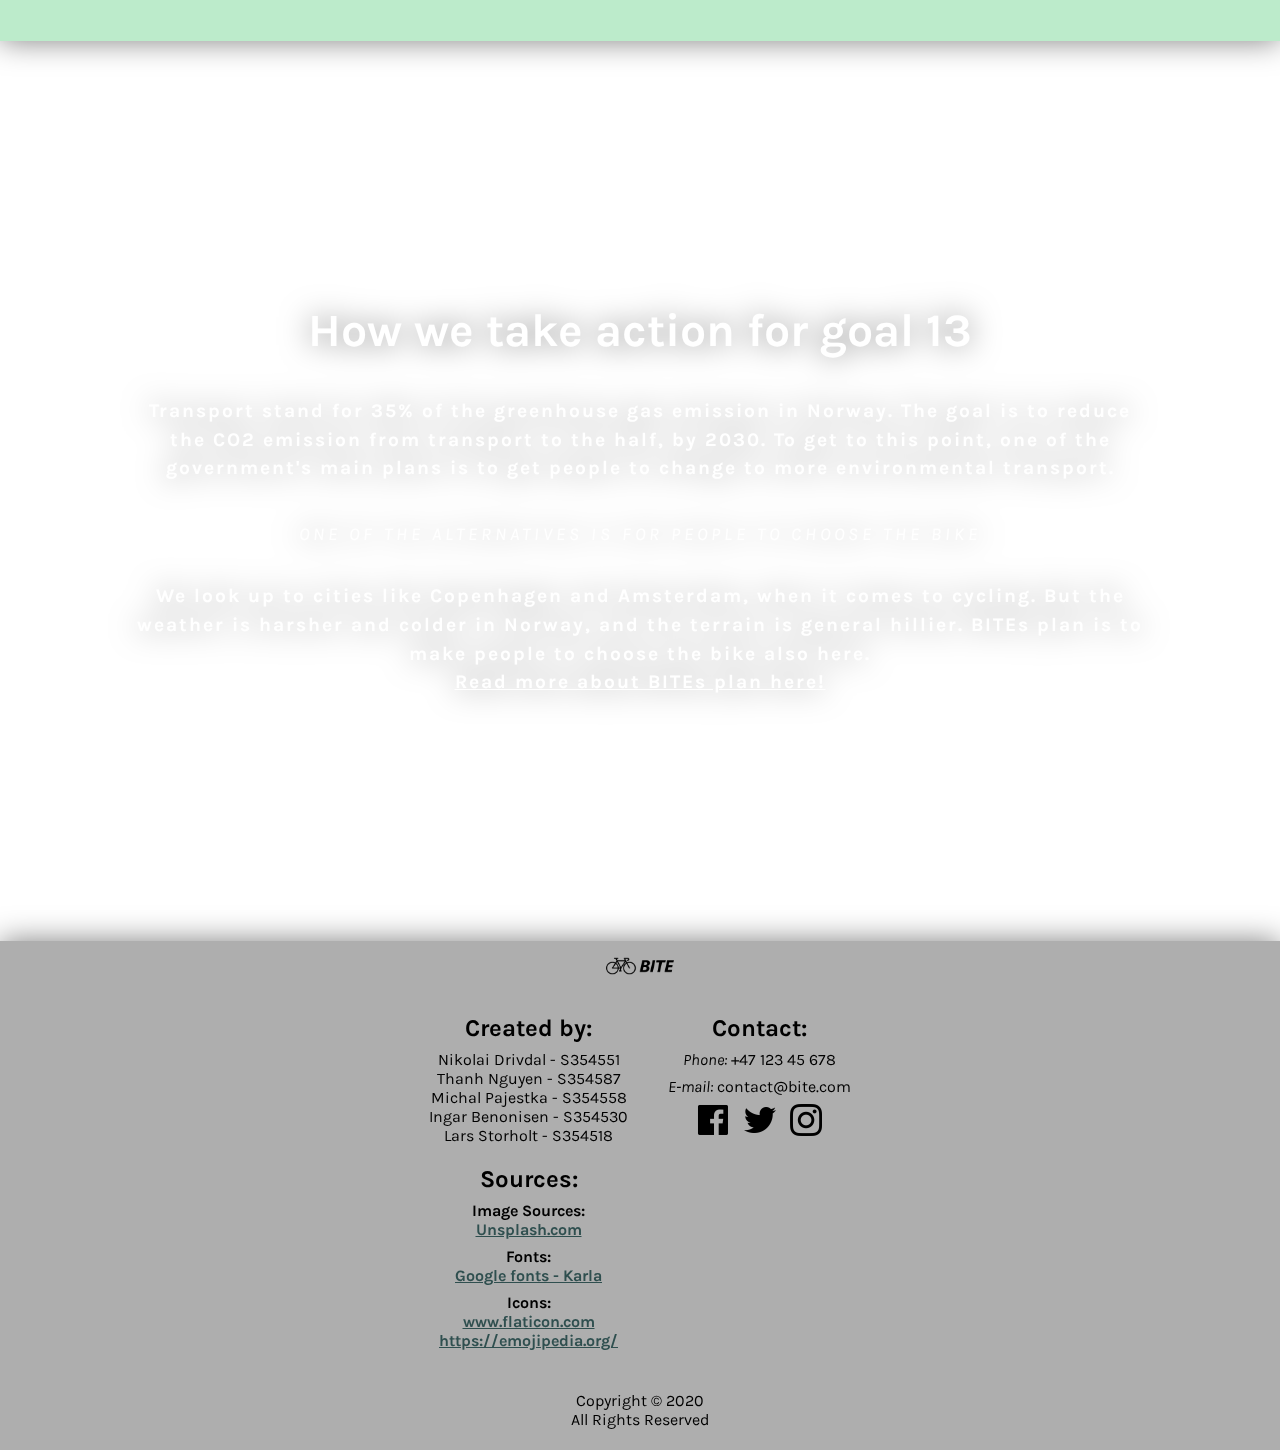
==== commit 65edaaea: "changed the way background is shown" ====
--- a/index.html
+++ b/index.html
@@ -12,6 +12,11 @@
     <link rel="stylesheet" href="https://stackpath.bootstrapcdn.com/font-awesome/4.7.0/css/font-awesome.min.css"> <!-- icon-font pack-->
 </head>
 <body>
+
+<div class="background">
+    <div class="colorOverlay"></div>
+    <div class="backgroundImage"></div>
+</div>
 
 <div class="navbar-normal">
     <a class="noPadding" href="index.html"><img class="logo" src="images/logo500.png" alt="BITE Logo"></a>
@@ -71,14 +76,6 @@
     </div>
 </div>
 
-
-
-<!--
-TODO:
-- Gjøre footer om til flex
--->
-
-
 <div class="footer shadow">
     <div class="footerLogo">
         <a href="#top"><img src="images/logo500.png" alt="logo"></a>
--- a/css/stylesheet.css
+++ b/css/stylesheet.css
@@ -5,9 +5,27 @@
 }
 
 body {
-    margin: 0;
+    margin: 48px 0 0;
     font-family: 'Karla', sans-serif;
     overflow-x: hidden;
+}
+
+/* --- DEFINING BACKGROUND WITH COLOR OVERLAY --- */
+.colorOverlay {
+    background-color: rgba(44, 49, 55, 0.5);
+    width: 100vw;
+    height: 100vh;
+    position: fixed;
+    z-index: -1;
+}
+
+.backgroundImage {
+    background-image: url("../images/ariana-prestes-RwNd3xQhjNs-unsplash.jpg");
+    background-size: cover;
+    width: 100vw;
+    height: 100vh;
+    position: fixed;
+    z-index: -2;
 }
 
 /* --- NAVBAR --- */
--- a/css/home.css
+++ b/css/home.css
@@ -1,16 +1,3 @@
-/* --- DEFINING BACKGROUND WITH COLOR OVERLAY --- */
-html {
-    background-image: url("../images/ariana-prestes-RwNd3xQhjNs-unsplash.jpg");
-    background-size: cover;
-    background-position: center;
-    background-attachment: fixed;
-}
-
-body {
-    background-color: rgba(44, 49, 55, 0.5);
-    margin-top: 48px;
-}
-
 /* --- DEFINING DIFFERENT CONTAINER PARAMETERS --- */
 .flexFullScreen {
     display: flex;
@@ -76,7 +63,7 @@
 
 .infoBox h2 {
     font-size: 2em;
-    color: darkslategray;
+    color: #2f4f4f;
     margin-top: 50px;
     margin-bottom: 50px;
 }
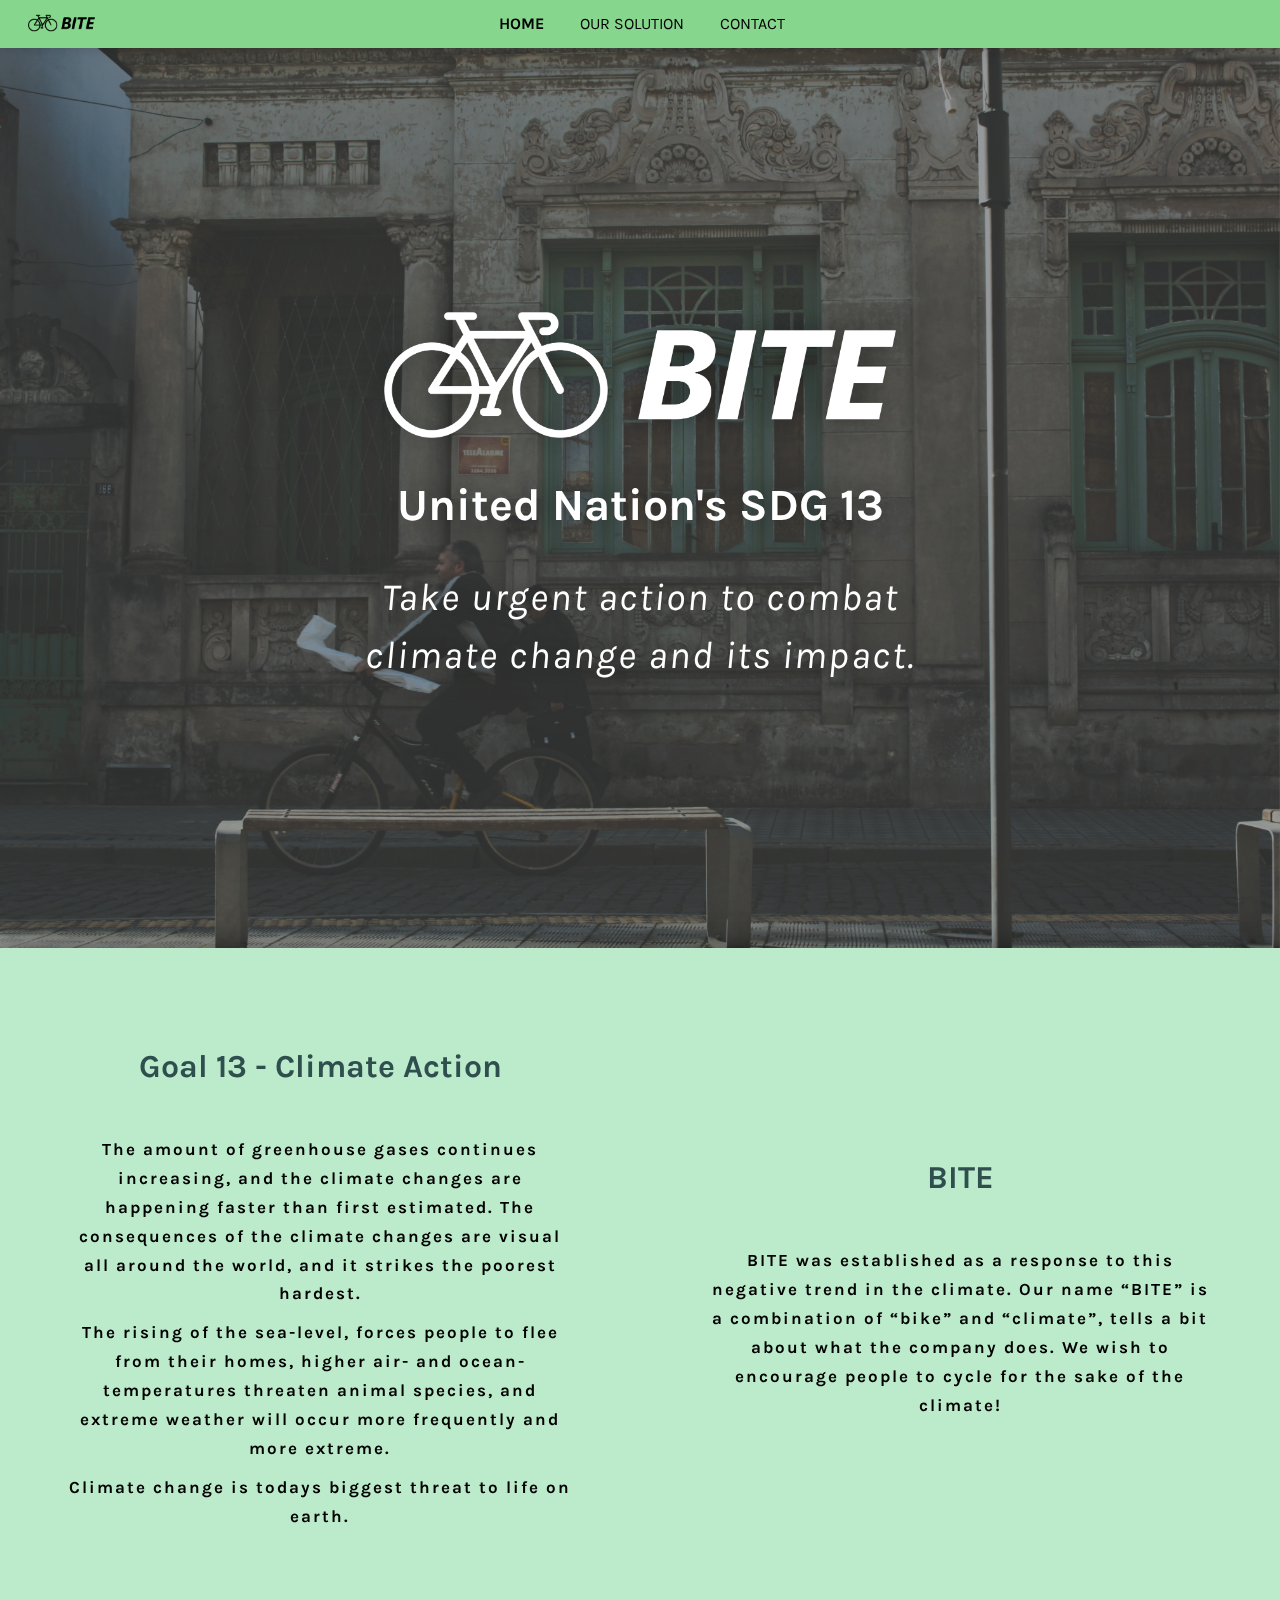
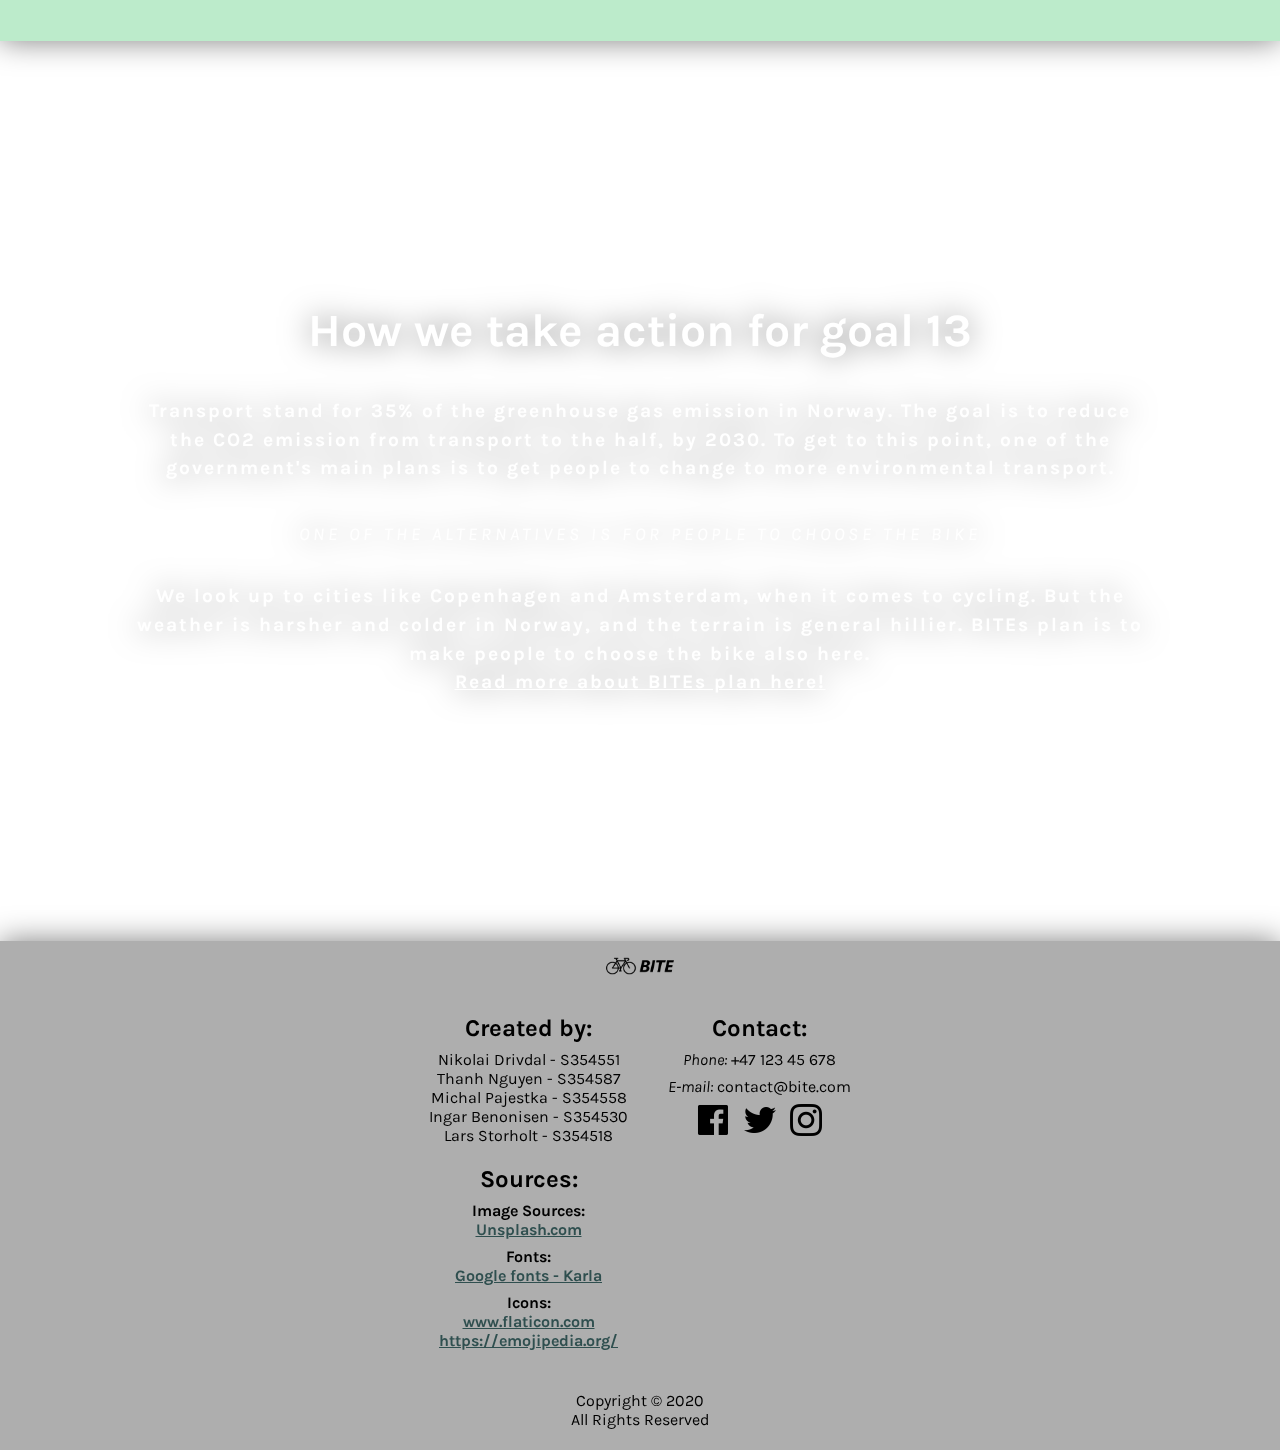
==== commit f0c06129: "fixed footer class-name" ====
--- a/index.html
+++ b/index.html
@@ -106,7 +106,7 @@
             <a href="https://emojipedia.org/">https://emojipedia.org/</a>
         </p>
     </div>
-    <div class="contact">
+    <div class="footerContact">
         <h2>Contact:</h2>
         <p><em>Phone:</em> +47 123 45 678 </p>
         <p><em>E-mail:</em> contact@bite.com</p>
--- a/css/stylesheet.css
+++ b/css/stylesheet.css
@@ -22,6 +22,7 @@
 .backgroundImage {
     background-image: url("../images/ariana-prestes-RwNd3xQhjNs-unsplash.jpg");
     background-size: cover;
+    background-position: center;
     width: 100vw;
     height: 100vh;
     position: fixed;
--- a/css/footer.css
+++ b/css/footer.css
@@ -38,7 +38,7 @@
 }
 
 /* 3. Social media icons */
-.contact img{
+.footerContact img{
     width: 32px;
     height: auto;
     text-align: center;
